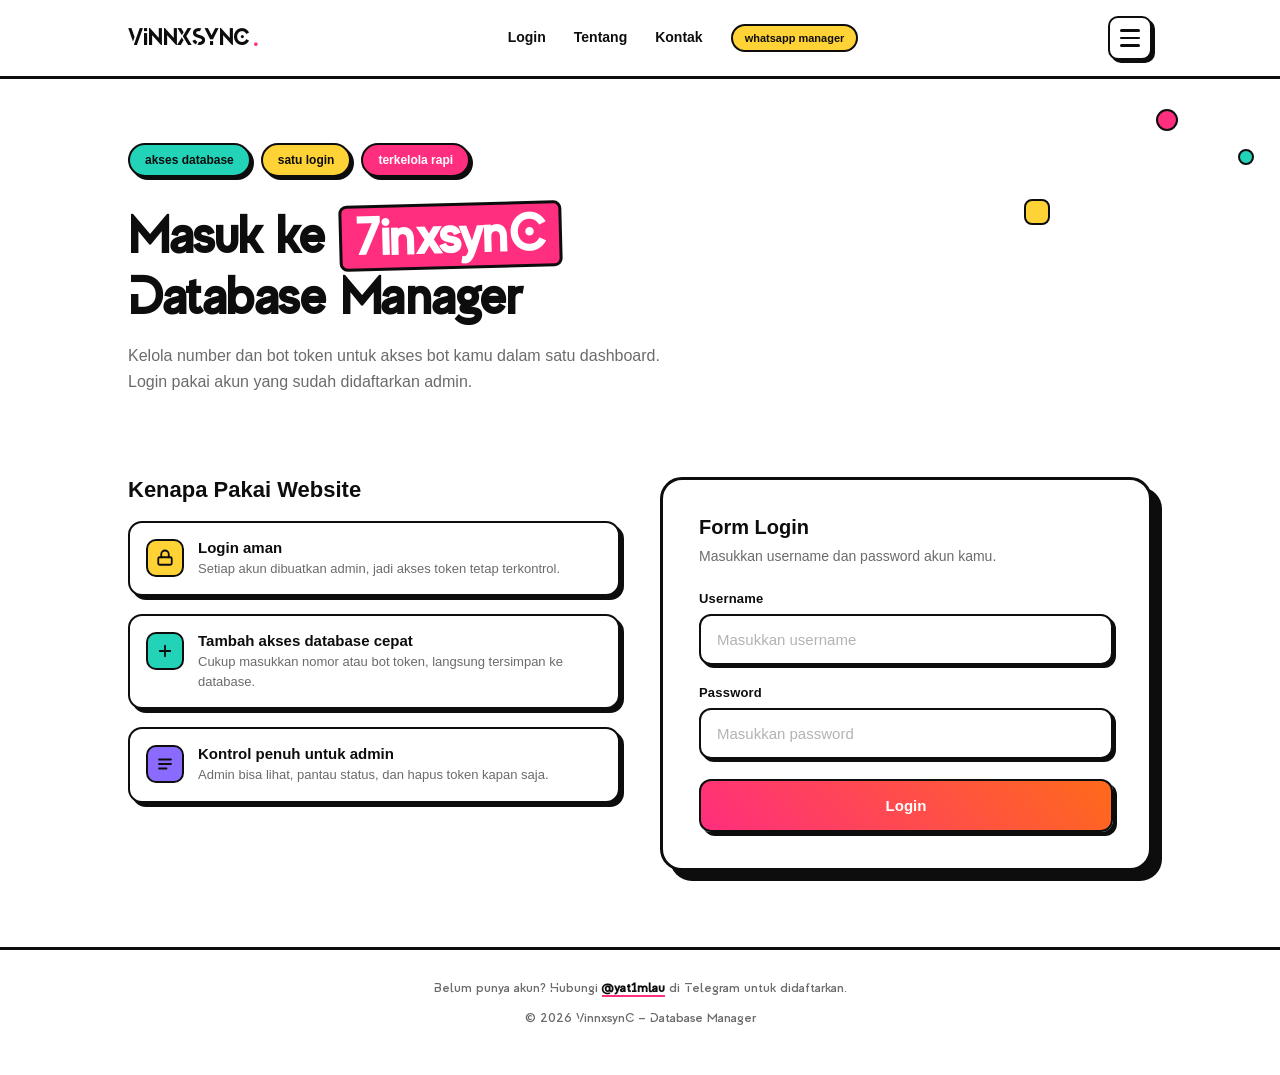
==== login.html @ d7147509 "VinnxsynC" ====
<!DOCTYPE html>
<html lang="id">
<head>
  <meta charset="UTF-8">
  <meta name="viewport" content="width=device-width, initial-scale=1.0">
  <title>Login — 7innxsynC Database Manager</title>
  <link rel="stylesheet" href="assets/style.css">
</head>
<body>
<nav class="navbar">
    <div class="nav-inner">
      <a class="brand" href="login.html">VINNXSYNC<span>.</span></a>
      <div class="nav-links">
        <a href="#login">Login</a>
        <a href="#tentang">Tentang</a>
        <a href="https://t.me/yat1mlau" target="_blank" rel="noopener">Kontak</a>
        <span class="nav-tag">whatsapp manager</span>
      </div>
      <button class="hamburger" id="hamburgerBtn" aria-label="Buka menu">
        <span></span><span></span><span></span>
      </button>
    </div>
  </nav>
<div class="backdrop" id="backdrop"></div>
  <aside class="drawer" id="drawer">
    <button class="drawer-close" id="drawerClose" aria-label="Tutup menu"></button>
    <div class="drawer-links">
      <a href="#login">Login</a>
      <a href="#tentang">Tentang</a>
      <a href="https://t.me/yat1mlau" target="_blank" rel="noopener">Kontak Admin</a>
    </div>
    <p class="drawer-foot">VinnxsynC Database Manager — akses token bot dalam satu tempat.</p>
  </aside>
<header class="hero">
    <span class="deco circle" style="width:22px;height:22px;background:var(--pink);top:30px;right:8%;animation-delay:0.2s;"></span>
    <span class="deco square" style="width:26px;height:26px;background:var(--yellow);top:120px;right:18%;animation-delay:1.1s;"></span>
    <span class="deco circle" style="width:16px;height:16px;background:var(--teal);top:70px;right:2%;animation-delay:0.6s;"></span>
    <div class="container">
      <div class="pill-row reveal">
        <span class="pill teal">akses database</span>
        <span class="pill yellow">satu login</span>
        <span class="pill pink">terkelola rapi</span>
      </div>
      <h1 class="title reveal">Masuk ke <span class="hi">7inxsynC</span><br>Database Manager</h1>
      <p class="subtitle reveal">Kelola number dan bot token untuk akses bot kamu dalam satu dashboard. Login pakai akun yang sudah didaftarkan admin.</p>
    </div>
  </header>
<section class="section" id="login">
    <div class="container split">

      <div class="reveal">
        <h2 style="font-size:22px; font-weight:700; margin-bottom:18px;">Kenapa Pakai Website</h2>
        <div class="feature-list">
          <div class="feature-item">
            <div class="feature-icon" style="background: var(--yellow);">
              <svg class="icon" viewBox="0 0 24 24" fill="none" stroke="currentColor" stroke-width="2.4" stroke-linecap="round" stroke-linejoin="round"><rect x="3" y="11" width="18" height="10" rx="2"></rect><path d="M7 11V7a5 5 0 0 1 10 0v4"></path></svg>
            </div>
            <div>
              <h3>Login aman</h3>
              <p>Setiap akun dibuatkan admin, jadi akses token tetap terkontrol.</p>
            </div>
          </div>
          <div class="feature-item">
            <div class="feature-icon" style="background: var(--teal);">
              <svg class="icon" viewBox="0 0 24 24" fill="none" stroke="currentColor" stroke-width="2.4" stroke-linecap="round" stroke-linejoin="round"><path d="M12 5v14M5 12h14"></path></svg>
            </div>
            <div>
              <h3>Tambah akses database cepat</h3>
              <p>Cukup masukkan nomor atau bot token, langsung tersimpan ke database.</p>
            </div>
          </div>
          <div class="feature-item">
            <div class="feature-icon" style="background: var(--purple);">
              <svg class="icon" viewBox="0 0 24 24" fill="none" stroke="currentColor" stroke-width="2.4" stroke-linecap="round" stroke-linejoin="round"><path d="M4 6h16M4 12h16M4 18h10"></path></svg>
            </div>
            <div>
              <h3>Kontrol penuh untuk admin</h3>
              <p>Admin bisa lihat, pantau status, dan hapus token kapan saja.</p>
            </div>
          </div>
        </div>
      </div>

      <div class="card reveal">
        <h2 style="font-size:20px; font-weight:700; margin-bottom:6px;">Form Login</h2>
        <p class="subtitle" style="margin-bottom:24px; font-size:14px;">Masukkan username dan password akun kamu.</p>

        <form id="loginForm">
          <div class="field">
            <label>Username</label>
            <input type="text" id="loginUsername" placeholder="Masukkan username" autocomplete="username" required>
          </div>
          <div class="field">
            <label>Password</label>
            <input type="password" id="loginPassword" placeholder="Masukkan password" autocomplete="current-password" required>
          </div>
          <button type="submit" class="btn primary" id="loginBtn">
            <span id="loginBtnText">Login</span>
          </button>
        </form>

        <div id="loginMessage" class="msg"></div>
      </div>

    </div>
  </section>
<footer class="footer" id="tentang">
    <div class="container">
      Belum punya akun? Hubungi <a href="https://t.me/yat1mlau" target="_blank" rel="noopener">@yat1mlau</a> di Telegram untuk didaftarkan.
      <br><br>
      © 2026 VinnxsynC — Database Manager
    </div>
  </footer>

  <script src="assets/api.js"></script>
  <script src="assets/session.js"></script>
  <script src="assets/nav.js"></script>
  <script>
    if (getSession()) window.location.href = 'index.html';

    const form = document.getElementById('loginForm');
    const messageEl = document.getElementById('loginMessage');
    const btn = document.getElementById('loginBtn');
    const btnText = document.getElementById('loginBtnText');

    function showMsg(text, type) {
      messageEl.className = `msg show ${type}`;
      messageEl.textContent = text;
    }

    function setLoading(isLoading) {
      btn.disabled = isLoading;
      btnText.innerHTML = isLoading ? '<span class="spinner"></span> Memproses...' : 'Login';
    }

    form.addEventListener('submit', async (e) => {
      e.preventDefault();
      const username = document.getElementById('loginUsername').value.trim();
      const password = document.getElementById('loginPassword').value.trim();

      if (!username || !password) {
        showMsg('Username dan password harus diisi!', 'error');
        return;
      }

      setLoading(true);
      showMsg('Memverifikasi akun...', 'loading');

      try {
        const user = await findUser(username, password);

        if (!user) {
          showMsg('Username atau password salah!', 'error');
          setLoading(false);
          return;
        }

        if (!user.isActive) {
          showMsg('Akun sudah dinonaktifkan!', 'error');
          setLoading(false);
          return;
        }

        saveSession({
          username: user.username,
          role: user.role || 'user',
          userId: user.userId || 'unknown'
        });

        showMsg('Berhasil masuk, mengalihkan...', 'success');
        setTimeout(() => { window.location.href = 'index.html'; }, 500);

      } catch (error) {
        showMsg('Gagal terhubung ke server. Coba lagi.', 'error');
        console.error(error);
        setLoading(false);
      }
    });
  </script>
</body>
</html>
---- assets/style.css ----
@font-face {
  font-family: 'TzX';
  src: url('TzX-Font.ttf') format('truetype');
  font-weight: normal;
  font-style: normal;
}

@import url('https://fonts.googleapis.com/css2?family=Space+Grotesk:wght@500;600;700&family=Space+Mono:wght@400;700&display=swap');

:root {
  --white: #ffffff;
  --ink: #0d0d0d;
  --pink: #ff2e7e;
  --orange: #ff6a1a;
  --yellow: #ffd336;
  --teal: #22d3b8;
  --purple: #8b6bff;
  --gray: #6b6b6b;

  --shadow-sm: 4px 4px 0 var(--ink);
  --shadow-md: 7px 7px 0 var(--ink);
  --shadow-lg: 10px 10px 0 var(--ink);
  --radius: 18px;
}

* { margin: 0; padding: 0; box-sizing: border-box; }

.hidden { display: none !important; }

html { scroll-behavior: smooth; }

body {
  font-family: 'Space Grotesk', sans-serif;
  background: var(--white);
  color: var(--ink);
  min-height: 100vh;
}

.container {
  max-width: 1080px;
  margin: 0 auto;
  padding: 0 28px;
}

.navbar {
  position: sticky;
  top: 0;
  z-index: 40;
  background: var(--white);
  border-bottom: 3px solid var(--ink);
}

.nav-inner {
  max-width: 1080px;
  margin: 0 auto;
  padding: 16px 28px;
  display: flex;
  align-items: center;
  justify-content: space-between;
}

.brand {
  font-family: 'TzX', sans-serif;
  font-weight: 700;
  font-size: 22px;
  letter-spacing: 0.5px;
  text-decoration: none;
  color: var(--ink);
  display: flex;
  align-items: center;
  gap: 2px;
}

.brand span { color: var(--pink); font-size: 26px; line-height: 0; }

.nav-links {
  display: flex;
  align-items: center;
  gap: 28px;
}

.nav-links a, .nav-links button.linklike {
  text-decoration: none;
  color: var(--ink);
  font-weight: 600;
  font-size: 14px;
  background: none;
  border: none;
  cursor: pointer;
  font-family: 'Space Grotesk', sans-serif;
  position: relative;
  padding-bottom: 2px;
}

.nav-links a::after, .nav-links button.linklike::after {
  content: '';
  position: absolute;
  left: 0; right: 0; bottom: -4px;
  height: 3px;
  background: var(--pink);
  transform: scaleX(0);
  transform-origin: left;
  transition: transform 0.25s ease;
}

.nav-links a:hover::after, .nav-links button.linklike:hover::after { transform: scaleX(1); }

.nav-tag {
  display: inline-flex;
  align-items: center;
  gap: 6px;
  font-size: 11px;
  font-weight: 700;
  padding: 6px 12px;
  border-radius: 999px;
  border: 2px solid var(--ink);
  background: var(--yellow);
}

.hamburger {
  width: 44px;
  height: 44px;
  border: 2.5px solid var(--ink);
  border-radius: 10px;
  background: var(--white);
  display: flex;
  flex-direction: column;
  align-items: center;
  justify-content: center;
  gap: 5px;
  cursor: pointer;
  box-shadow: 3px 3px 0 var(--ink);
  transition: transform 0.15s ease, box-shadow 0.15s ease;
}

.hamburger:hover { transform: translate(-1px, -1px); box-shadow: 4px 4px 0 var(--ink); }

.hamburger span {
  width: 20px;
  height: 2.5px;
  background: var(--ink);
  border-radius: 2px;
  transition: transform 0.28s ease, opacity 0.2s ease;
}

.hamburger.open span:nth-child(1) { transform: translateY(7.5px) rotate(45deg); }
.hamburger.open span:nth-child(2) { opacity: 0; }
.hamburger.open span:nth-child(3) { transform: translateY(-7.5px) rotate(-45deg); }

.backdrop {
  position: fixed;
  inset: 0;
  background: rgba(13, 13, 13, 0.35);
  z-index: 45;
  opacity: 0;
  pointer-events: none;
  transition: opacity 0.3s ease;
}

.backdrop.show { opacity: 1; pointer-events: auto; }

.drawer {
  position: fixed;
  top: 0;
  right: 0;
  height: 100vh;
  width: min(320px, 82vw);
  background: var(--white);
  border-left: 3px solid var(--ink);
  z-index: 50;
  transform: translateX(100%);
  transition: transform 0.35s cubic-bezier(.16,1,.3,1);
  display: flex;
  flex-direction: column;
  padding: 24px;
}

.drawer.open { transform: translateX(0); }

.drawer-close {
  align-self: flex-end;
  width: 38px; height: 38px;
  border: 2.5px solid var(--ink);
  border-radius: 10px;
  background: var(--pink);
  cursor: pointer;
  position: relative;
  margin-bottom: 30px;
}

.drawer-close::before, .drawer-close::after {
  content: '';
  position: absolute;
  top: 50%; left: 50%;
  width: 16px; height: 2.5px;
  background: var(--white);
  transform-origin: center;
}

.drawer-close::before { transform: translate(-50%, -50%) rotate(45deg); }
.drawer-close::after { transform: translate(-50%, -50%) rotate(-45deg); }

.drawer-links {
  display: flex;
  flex-direction: column;
  gap: 4px;
}

.drawer-links a, .drawer-links button.linklike {
  text-decoration: none;
  color: var(--ink);
  font-weight: 700;
  font-size: 17px;
  padding: 14px 4px;
  border-bottom: 2px solid #ececec;
  background: none;
  border-left: none; border-right: none; border-top: none;
  text-align: left;
  cursor: pointer;
  font-family: 'Space Grotesk', sans-serif;
  transition: padding-left 0.2s ease, color 0.2s ease;
  width: 100%;
}

.drawer-links a:hover, .drawer-links button.linklike:hover {
  padding-left: 12px;
  color: var(--pink);
}

.drawer-foot {
  margin-top: auto;
  font-size: 12px;
  color: var(--gray);
}

@media (max-width: 780px) {
  .nav-links { display: none; }
}

.hero {
  padding: 64px 0 40px;
  position: relative;
  overflow: hidden;
}

.hero .pill-row {
  display: flex;
  flex-wrap: wrap;
  gap: 10px;
  margin-bottom: 26px;
}

.pill {
  display: inline-flex;
  align-items: center;
  gap: 6px;
  font-size: 12px;
  font-weight: 700;
  padding: 8px 15px;
  border-radius: 999px;
  border: 2.5px solid var(--ink);
  background: var(--yellow);
  box-shadow: 3px 3px 0 var(--ink);
}

.pill.teal { background: var(--teal); }
.pill.purple { background: var(--purple); color: var(--white); }
.pill.pink { background: var(--pink); color: var(--white); }

h1.title {
  font-family: 'TzX', sans-serif;
  font-size: clamp(32px, 5vw, 52px);
  font-weight: 700;
  line-height: 1.08;
  margin-bottom: 18px;
  letter-spacing: -0.5px;
}

.title .hi {
  background: var(--pink);
  color: var(--white);
  padding: 2px 14px;
  border-radius: 8px;
  border: 3px solid var(--ink);
  display: inline-block;
  transform: rotate(-1.5deg);
}

.subtitle {
  color: var(--gray);
  font-size: 16px;
  max-width: 560px;
  margin-bottom: 6px;
  font-weight: 500;
  line-height: 1.6;
}

.section { padding: 36px 0; }

.split {
  display: grid;
  grid-template-columns: 1fr 1fr;
  gap: 40px;
  align-items: start;
}

@media (max-width: 860px) {
  .split { grid-template-columns: 1fr; }
}

.feature-list { display: flex; flex-direction: column; gap: 18px; margin-top: 8px; }

.feature-item {
  display: flex;
  gap: 14px;
  align-items: flex-start;
  padding: 16px;
  border: 2.5px solid var(--ink);
  border-radius: 14px;
  background: var(--white);
  box-shadow: 4px 4px 0 var(--ink);
  transition: transform 0.2s ease, box-shadow 0.2s ease;
}

.feature-item:hover { transform: translate(-3px, -3px); box-shadow: 7px 7px 0 var(--ink); }

.feature-icon {
  width: 38px; height: 38px;
  flex-shrink: 0;
  border-radius: 10px;
  border: 2.5px solid var(--ink);
  display: flex;
  align-items: center;
  justify-content: center;
}

.feature-icon svg { width: 18px; height: 18px; }

.feature-item h3 { font-size: 15px; margin-bottom: 3px; }
.feature-item p { font-size: 13px; color: var(--gray); line-height: 1.5; }

.card {
  background: var(--white);
  border: 3px solid var(--ink);
  border-radius: 22px;
  padding: 36px;
  box-shadow: var(--shadow-lg);
}

.field { margin-bottom: 20px; }

.field label {
  display: block;
  font-weight: 700;
  font-size: 13px;
  margin-bottom: 8px;
  letter-spacing: 0.2px;
}

.field input {
  width: 100%;
  padding: 15px 16px;
  border: 2.5px solid var(--ink);
  border-radius: 12px;
  background: var(--white);
  color: var(--ink);
  font-family: 'Space Grotesk', sans-serif;
  font-size: 15px;
  font-weight: 500;
  box-shadow: 3px 3px 0 var(--ink);
  transition: transform 0.15s ease, box-shadow 0.15s ease, background 0.15s ease;
}

.field input::placeholder { color: #b3b3b3; }

.field input:focus {
  outline: none;
  transform: translate(-2px, -2px);
  box-shadow: 5px 5px 0 var(--pink);
}

.btn {
  width: 100%;
  padding: 16px;
  border: 2.5px solid var(--ink);
  border-radius: 12px;
  font-family: 'Space Grotesk', sans-serif;
  font-size: 15px;
  font-weight: 700;
  cursor: pointer;
  background: var(--ink);
  color: var(--white);
  box-shadow: var(--shadow-sm);
  transition: transform 0.15s ease, box-shadow 0.15s ease, opacity 0.15s ease;
  display: inline-flex;
  align-items: center;
  justify-content: center;
  gap: 8px;
}

.btn:hover { transform: translate(-2px, -2px); box-shadow: 6px 6px 0 var(--ink); }
.btn:active { transform: translate(1px, 1px); box-shadow: 2px 2px 0 var(--ink); }
.btn:disabled { opacity: 0.5; cursor: not-allowed; transform: none; box-shadow: var(--shadow-sm); }

.btn.primary { background: linear-gradient(45deg, var(--pink), var(--orange)); color: #fff; border-color: var(--ink); }
.btn.ghost { background: var(--white); color: var(--ink); }
.btn.danger { background: var(--pink); color: #fff; }
.btn.small { width: auto; padding: 12px 22px; }

.row { display: flex; gap: 10px; }
.row .field { flex: 1; }

.spinner {
  width: 15px; height: 15px;
  border: 2.5px solid rgba(255,255,255,0.35);
  border-top-color: var(--white);
  border-radius: 50%;
  animation: spin 0.7s linear infinite;
  display: inline-block;
}

@keyframes spin { to { transform: rotate(360deg); } }

.msg {
  margin-top: 18px;
  padding: 14px 16px;
  border-radius: 10px;
  border: 2.5px solid var(--ink);
  font-size: 13px;
  font-weight: 700;
  display: none;
  opacity: 0;
  transform: translateY(-6px);
}

.msg.show {
  display: block;
  animation: msgIn 0.35s cubic-bezier(.16,1,.3,1) forwards;
}

@keyframes msgIn { to { opacity: 1; transform: translateY(0); } }

.msg.success { background: var(--teal); }
.msg.error { background: var(--pink); color: #fff; }
.msg.loading { background: var(--yellow); }

.footer {
  border-top: 3px solid var(--ink);
  padding: 30px 0 50px;
  text-align: center;
  font-size: 13px;
  color: var(--gray);
  font-weight: 500;
  margin-top: 40px;
  font-family: 'TzX', sans-serif;
}

.footer a {
  color: var(--ink);
  font-weight: 700;
  text-decoration: none;
  border-bottom: 2px solid var(--pink);
}

.topbar {
  display: flex;
  align-items: center;
  justify-content: space-between;
  gap: 12px;
  flex-wrap: wrap;
  background: var(--ink);
  color: var(--white);
  border: 3px solid var(--ink);
  border-radius: 16px;
  padding: 18px 22px;
  margin-bottom: 30px;
  box-shadow: var(--shadow-md) var(--teal);
}

.topbar .who { font-size: 15px; font-weight: 600; }
.topbar .who b { color: var(--yellow); font-weight: 700; }

.tabs { display: flex; gap: 10px; margin-bottom: 26px; }

.tab-btn {
  flex: 1;
  padding: 14px;
  border: 2.5px solid var(--ink);
  border-radius: 12px;
  background: var(--white);
  color: var(--ink);
  font-family: 'Space Grotesk', sans-serif;
  font-weight: 700;
  font-size: 14px;
  cursor: pointer;
  box-shadow: 3px 3px 0 var(--ink);
  transition: transform 0.15s ease, box-shadow 0.15s ease, background 0.15s ease, color 0.15s ease;
  display: inline-flex;
  align-items: center;
  justify-content: center;
  gap: 8px;
}

.tab-btn.active { background: linear-gradient(45deg, var(--pink), var(--orange)); color: #fff; }
.tab-btn:hover:not(.active) { transform: translate(-2px, -2px); box-shadow: 5px 5px 0 var(--ink); }
.tab-btn.hidden { display: none; }

.panel { display: none; }
.panel.active { display: block; animation: panelIn 0.4s cubic-bezier(.16,1,.3,1); }

@keyframes panelIn { from { opacity: 0; transform: translateY(10px); } to { opacity: 1; transform: translateY(0); } }

.list-head {
  display: flex;
  justify-content: space-between;
  align-items: center;
  margin-bottom: 18px;
}

.list-head h2 { font-size: 18px; font-weight: 700; }

.token-list {
  display: grid;
  grid-template-columns: repeat(2, 1fr);
  gap: 16px;
}

@media (max-width: 700px) {
  .token-list { grid-template-columns: 1fr; }
}

.token-item {
  background: var(--white);
  border: 2.5px solid var(--ink);
  border-radius: 14px;
  padding: 16px 18px;
  box-shadow: 4px 4px 0 var(--ink);
  transition: transform 0.2s ease, box-shadow 0.2s ease;
  animation: cardPop 0.4s cubic-bezier(.16,1,.3,1) backwards;
}

.token-item:hover { transform: translate(-3px, -3px); box-shadow: 7px 7px 0 var(--ink); }

@keyframes cardPop { from { opacity: 0; transform: scale(0.94) translateY(8px); } to { opacity: 1; transform: scale(1) translateY(0); } }

.token-item .top-row {
  display: flex;
  justify-content: space-between;
  align-items: center;
  margin-bottom: 10px;
}

.token-item .uname {
  font-weight: 700;
  font-size: 14px;
  color: var(--ink);
  background: var(--orange);
  padding: 4px 12px;
  border-radius: 8px;
  border: 2px solid var(--ink);
}

.token-item .del {
  background: var(--pink);
  border: 2px solid var(--ink);
  color: #fff;
  width: 32px;
  height: 32px;
  border-radius: 8px;
  cursor: pointer;
  font-weight: 700;
  font-size: 14px;
  box-shadow: 2px 2px 0 var(--ink);
  transition: transform 0.15s ease, box-shadow 0.15s ease;
  position: relative;
}

.token-item .del::before, .token-item .del::after {
  content: '';
  position: absolute;
  top: 50%; left: 50%;
  width: 13px; height: 2px;
  background: #fff;
}

.token-item .del::before { transform: translate(-50%, -50%) rotate(45deg); }
.token-item .del::after { transform: translate(-50%, -50%) rotate(-45deg); }

.token-item .del:hover { transform: translate(-1px, -1px); box-shadow: 3px 3px 0 var(--ink); }

.token-item .tok {
  font-family: 'Space Mono', monospace;
  font-size: 11.5px;
  color: #444;
  word-break: break-all;
  background: #fafafa;
  border: 2px solid var(--ink);
  border-radius: 8px;
  padding: 9px 10px;
  margin-bottom: 10px;
}

.token-item .meta {
  display: flex;
  justify-content: space-between;
  font-size: 11px;
  color: var(--gray);
  font-weight: 500;
}

.status-dot { display: inline-flex; align-items: center; gap: 5px; font-weight: 700; }
.status-dot::before { content: ''; width: 8px; height: 8px; border-radius: 50%; background: var(--teal); border: 1.5px solid var(--ink); }
.status-dot.off::before { background: var(--pink); }

.empty-state, .loading-state {
  grid-column: 1 / -1;
  text-align: center;
  padding: 36px 10px;
  font-weight: 600;
  color: var(--gray);
  border: 2.5px dashed var(--ink);
  border-radius: 14px;
}

.loading-state { display: flex; align-items: center; justify-content: center; gap: 10px; }
.loading-state .spinner { border-color: rgba(13,13,13,0.15); border-top-color: var(--ink); }

.menu-grid {
  display: grid;
  grid-template-columns: repeat(2, 1fr);
  gap: 18px;
}

@media (max-width: 700px) {
  .menu-grid { grid-template-columns: 1fr; }
}

.menu-card {
  display: flex;
  flex-direction: column;
  gap: 12px;
  padding: 22px;
  border: 2.5px solid var(--ink);
  border-radius: 16px;
  background: var(--white);
  box-shadow: var(--shadow-sm);
  text-decoration: none;
  color: var(--ink);
  transition: transform 0.2s ease, box-shadow 0.2s ease;
}

.menu-card:hover { transform: translate(-3px, -3px); box-shadow: var(--shadow-md); }

.menu-card .menu-icon {
  width: 44px; height: 44px;
  border-radius: 12px;
  border: 2.5px solid var(--ink);
  display: flex;
  align-items: center;
  justify-content: center;
}

.menu-card .menu-icon svg { width: 20px; height: 20px; }

.menu-card h3 { font-family: 'TzX', sans-serif; font-size: 16px; font-weight: 700; }
.menu-card p { font-size: 13px; color: var(--gray); line-height: 1.5; }

.drawer-links a.danger, .drawer-links button.linklike.danger { color: var(--pink); }

.back-link {
  display: inline-flex;
  align-items: center;
  gap: 6px;
  font-size: 13px;
  font-weight: 700;
  text-decoration: none;
  color: var(--ink);
  margin-bottom: 20px;
  border-bottom: 2px solid var(--ink);
  padding-bottom: 2px;
}

.back-link:hover { color: var(--pink); border-color: var(--pink); }

.reveal {
  opacity: 0;
  transform: translateY(28px);
  transition: opacity 0.7s cubic-bezier(.16,1,.3,1), transform 0.7s cubic-bezier(.16,1,.3,1);
}

.reveal.in { opacity: 1; transform: translateY(0); }

.deco {
  position: absolute;
  border: 2.5px solid var(--ink);
  animation: floaty 5s ease-in-out infinite;
}

.deco.circle { border-radius: 50%; }
.deco.square { border-radius: 8px; }

@keyframes floaty {
  0%, 100% { transform: translateY(0) rotate(0deg); }
  50% { transform: translateY(-14px) rotate(8deg); }
}

.icon { width: 16px; height: 16px; flex-shrink: 0; vertical-align: -3px; }

@media (max-width: 480px) {
  .card { padding: 24px; }
  .row { flex-direction: column; }
  .topbar { flex-direction: column; align-items: flex-start; gap: 10px; }
}
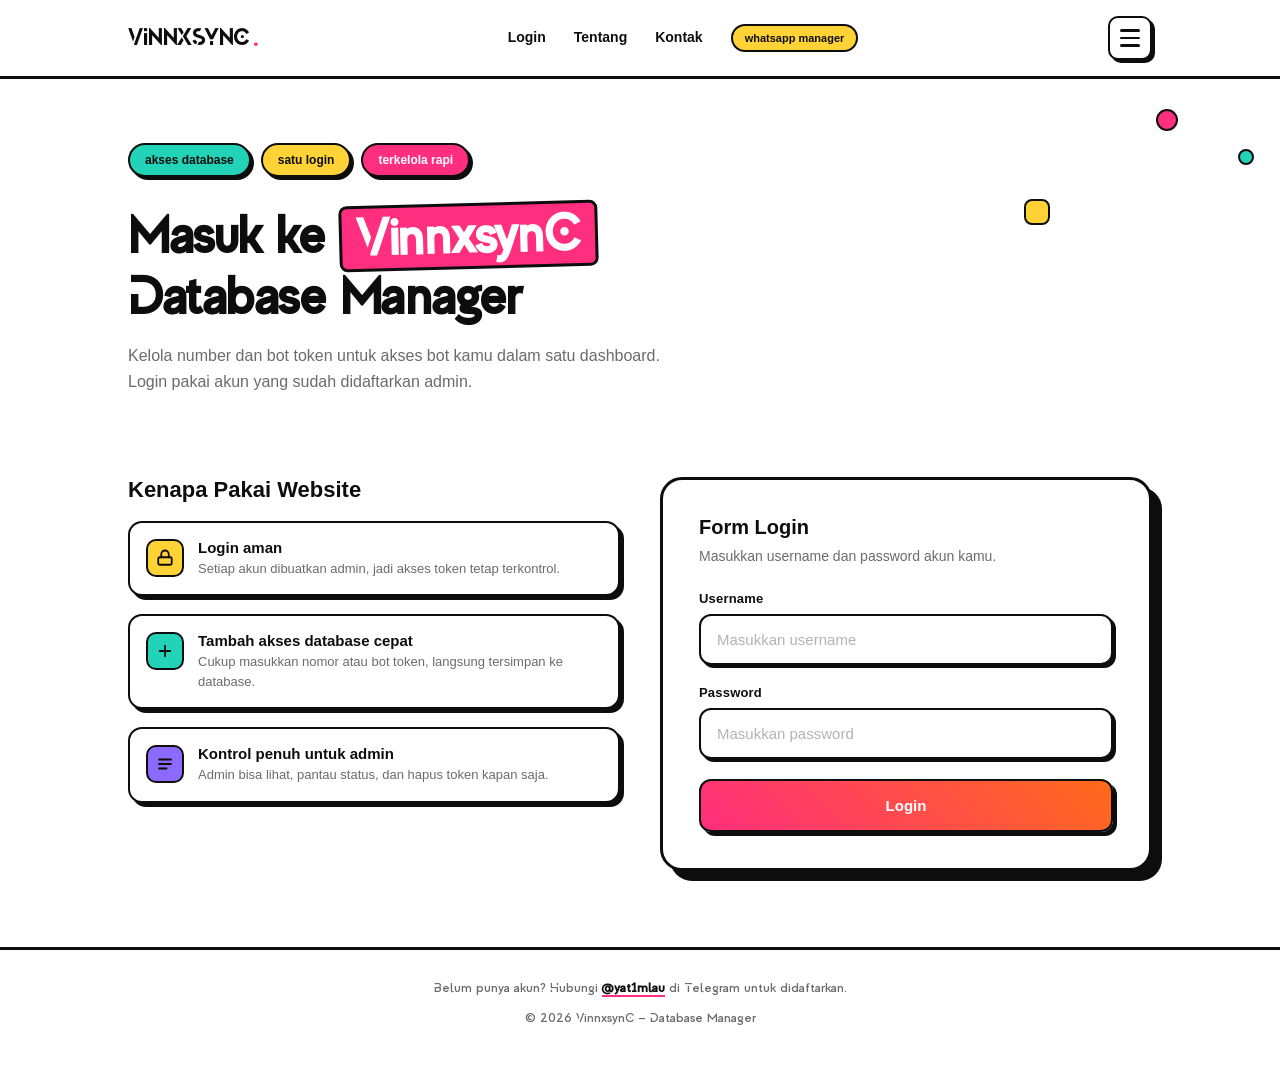
==== commit dcee3ae9: "Update login.html" ====
--- a/login.html
+++ b/login.html
@@ -3,7 +3,7 @@
 <head>
   <meta charset="UTF-8">
   <meta name="viewport" content="width=device-width, initial-scale=1.0">
-  <title>Login — 7innxsynC Database Manager</title>
+  <title>Login — VinnxsynC Database Manager</title>
   <link rel="stylesheet" href="assets/style.css">
 </head>
 <body>
@@ -41,7 +41,7 @@
         <span class="pill yellow">satu login</span>
         <span class="pill pink">terkelola rapi</span>
       </div>
-      <h1 class="title reveal">Masuk ke <span class="hi">7inxsynC</span><br>Database Manager</h1>
+      <h1 class="title reveal">Masuk ke <span class="hi">VinnxsynC</span><br>Database Manager</h1>
       <p class="subtitle reveal">Kelola number dan bot token untuk akses bot kamu dalam satu dashboard. Login pakai akun yang sudah didaftarkan admin.</p>
     </div>
   </header>
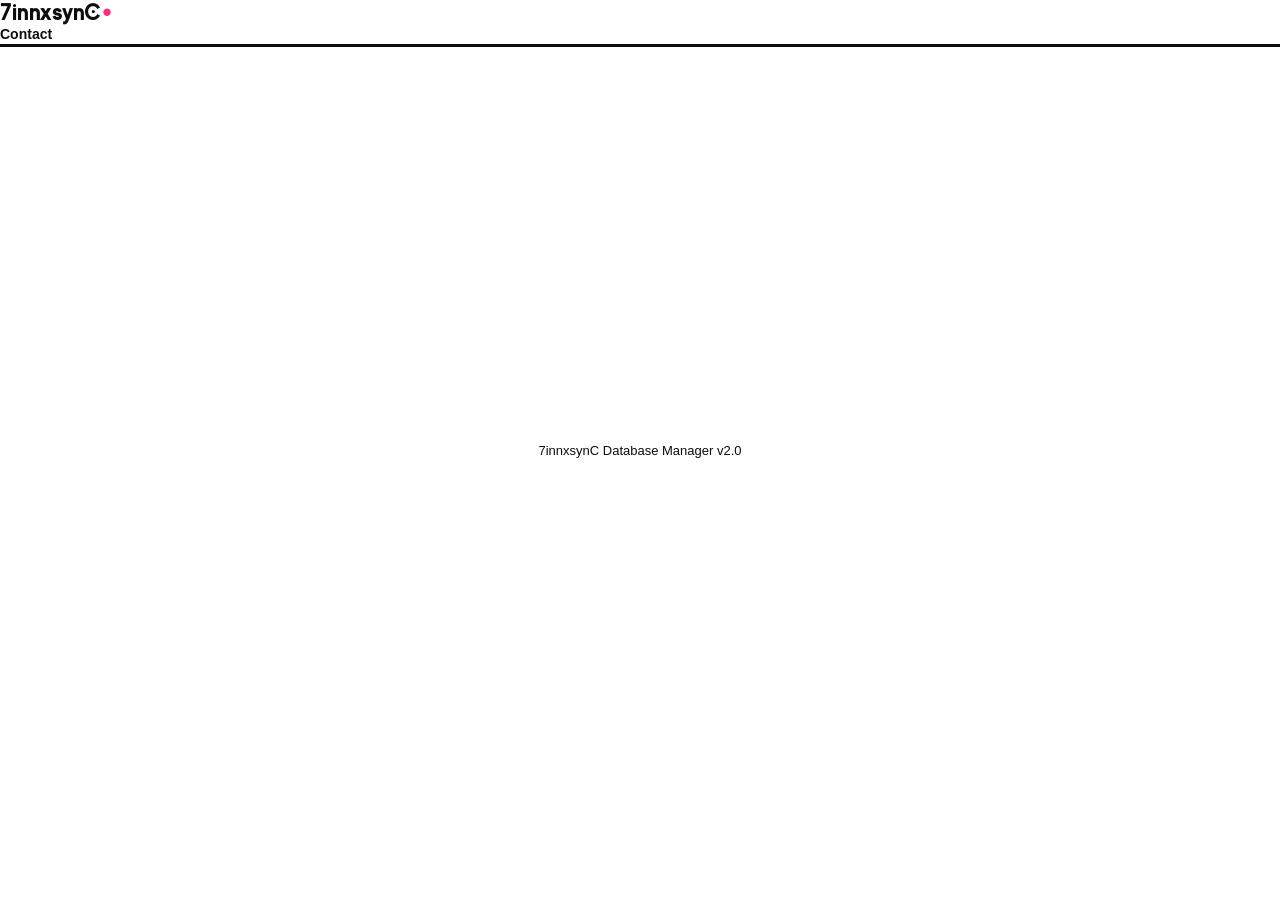
==== commit f118cc35: "Update login.html" ====
--- a/login.html
+++ b/login.html
@@ -1,179 +1,128 @@
 <!DOCTYPE html>
 <html lang="id">
 <head>
-  <meta charset="UTF-8">
-  <meta name="viewport" content="width=device-width, initial-scale=1.0">
-  <title>Login — VinnxsynC Database Manager</title>
-  <link rel="stylesheet" href="assets/style.css">
+  <meta charset="UTF-8" />
+  <meta name="viewport" content="width=device-width, initial-scale=1.0" />
+  <meta name="theme-color" content="#0d1117" />
+  <title>7innxsynC — Login</title>
+  <link rel="stylesheet" href="assets/style.css" />
 </head>
 <body>
-<nav class="navbar">
-    <div class="nav-inner">
-      <a class="brand" href="login.html">VINNXSYNC<span>.</span></a>
-      <div class="nav-links">
-        <a href="#login">Login</a>
-        <a href="#tentang">Tentang</a>
-        <a href="https://t.me/yat1mlau" target="_blank" rel="noopener">Kontak</a>
-        <span class="nav-tag">whatsapp manager</span>
-      </div>
-      <button class="hamburger" id="hamburgerBtn" aria-label="Buka menu">
-        <span></span><span></span><span></span>
-      </button>
+  <!-- NAVBAR -->
+  <nav class="navbar">
+    <a href="index.html" class="brand">
+      7innxsynC
+      <span>•</span>
+    </a>
+    <div class="nav-links">
+      <a href="https://t.me/yat1mlau" target="_blank" rel="noopener">Contact</a>
     </div>
   </nav>
-<div class="backdrop" id="backdrop"></div>
-  <aside class="drawer" id="drawer">
-    <button class="drawer-close" id="drawerClose" aria-label="Tutup menu"></button>
-    <div class="drawer-links">
-      <a href="#login">Login</a>
-      <a href="#tentang">Tentang</a>
-      <a href="https://t.me/yat1mlau" target="_blank" rel="noopener">Kontak Admin</a>
-    </div>
-    <p class="drawer-foot">VinnxsynC Database Manager — akses token bot dalam satu tempat.</p>
-  </aside>
-<header class="hero">
-    <span class="deco circle" style="width:22px;height:22px;background:var(--pink);top:30px;right:8%;animation-delay:0.2s;"></span>
-    <span class="deco square" style="width:26px;height:26px;background:var(--yellow);top:120px;right:18%;animation-delay:1.1s;"></span>
-    <span class="deco circle" style="width:16px;height:16px;background:var(--teal);top:70px;right:2%;animation-delay:0.6s;"></span>
-    <div class="container">
-      <div class="pill-row reveal">
-        <span class="pill teal">akses database</span>
-        <span class="pill yellow">satu login</span>
-        <span class="pill pink">terkelola rapi</span>
-      </div>
-      <h1 class="title reveal">Masuk ke <span class="hi">VinnxsynC</span><br>Database Manager</h1>
-      <p class="subtitle reveal">Kelola number dan bot token untuk akses bot kamu dalam satu dashboard. Login pakai akun yang sudah didaftarkan admin.</p>
-    </div>
-  </header>
-<section class="section" id="login">
-    <div class="container split">
 
-      <div class="reveal">
-        <h2 style="font-size:22px; font-weight:700; margin-bottom:18px;">Kenapa Pakai Website</h2>
-        <div class="feature-list">
-          <div class="feature-item">
-            <div class="feature-icon" style="background: var(--yellow);">
-              <svg class="icon" viewBox="0 0 24 24" fill="none" stroke="currentColor" stroke-width="2.4" stroke-linecap="round" stroke-linejoin="round"><rect x="3" y="11" width="18" height="10" rx="2"></rect><path d="M7 11V7a5 5 0 0 1 10 0v4"></path></svg>
-            </div>
-            <div>
-              <h3>Login aman</h3>
-              <p>Setiap akun dibuatkan admin, jadi akses token tetap terkontrol.</p>
-            </div>
+  <!-- LOGIN SECTION -->
+  <section class="section">
+    <div style="max-width: 420px; margin: 80px auto;">
+      <div class="card reveal">
+        <div style="text-align: center; margin-bottom: 32px;">
+          <h1 style="font-family: 'TzX', sans-serif; color: var(--accent-cyan); margin-bottom: 8px;">7innxsynC</h1>
+          <p style="color: var(--text-muted); font-size: 14px;">Database Manager Login</p>
+        </div>
+
+        <form id="loginForm">
+          <div class="form-group">
+            <label for="username">Username</label>
+            <input 
+              type="text" 
+              id="username" 
+              required 
+              placeholder="Masukkan username"
+              style="font-size: 16px;"
+            />
           </div>
-          <div class="feature-item">
-            <div class="feature-icon" style="background: var(--teal);">
-              <svg class="icon" viewBox="0 0 24 24" fill="none" stroke="currentColor" stroke-width="2.4" stroke-linecap="round" stroke-linejoin="round"><path d="M12 5v14M5 12h14"></path></svg>
-            </div>
-            <div>
-              <h3>Tambah akses database cepat</h3>
-              <p>Cukup masukkan nomor atau bot token, langsung tersimpan ke database.</p>
-            </div>
+
+          <div class="form-group">
+            <label for="password">Password</label>
+            <input 
+              type="password" 
+              id="password" 
+              required 
+              placeholder="Masukkan password"
+              style="font-size: 16px;"
+            />
           </div>
-          <div class="feature-item">
-            <div class="feature-icon" style="background: var(--purple);">
-              <svg class="icon" viewBox="0 0 24 24" fill="none" stroke="currentColor" stroke-width="2.4" stroke-linecap="round" stroke-linejoin="round"><path d="M4 6h16M4 12h16M4 18h10"></path></svg>
-            </div>
-            <div>
-              <h3>Kontrol penuh untuk admin</h3>
-              <p>Admin bisa lihat, pantau status, dan hapus token kapan saja.</p>
-            </div>
+
+          <div id="errorMessage" class="alert alert-error hidden" style="margin-bottom: 20px; display: none;">
+            <span id="errorText"></span>
           </div>
+
+          <button type="submit" style="width: 100%; margin-bottom: 12px;">
+            <span id="loginText">Login</span>
+            <span id="loginLoader" class="loading hidden" style="display: none;"></span>
+          </button>
+
+          <button type="button" class="btn-secondary" style="width: 100%;" onclick="document.getElementById('demoInfo').classList.toggle('hidden')">
+            Demo Credentials
+          </button>
+        </form>
+
+        <div id="demoInfo" class="hidden" style="margin-top: 20px; padding: 16px; background: rgba(31, 111, 235, 0.1); border: 1px solid var(--accent-blue); border-radius: 8px; display: none;">
+          <p style="font-size: 13px; color: var(--text-main); margin: 0 0 8px;">Admin:</p>
+          <code style="display: block; background: var(--bg-primary); padding: 8px; border-radius: 4px; font-size: 12px; margin-bottom: 12px; color: var(--accent-cyan); font-family: 'Fira Code', monospace;">admin / admin123</code>
+          
+          <p style="font-size: 13px; color: var(--text-main); margin: 0 0 8px;">User:</p>
+          <code style="display: block; background: var(--bg-primary); padding: 8px; border-radius: 4px; font-size: 12px; color: var(--accent-cyan); font-family: 'Fira Code', monospace;">user / user123</code>
         </div>
       </div>
 
-      <div class="card reveal">
-        <h2 style="font-size:20px; font-weight:700; margin-bottom:6px;">Form Login</h2>
-        <p class="subtitle" style="margin-bottom:24px; font-size:14px;">Masukkan username dan password akun kamu.</p>
-
-        <form id="loginForm">
-          <div class="field">
-            <label>Username</label>
-            <input type="text" id="loginUsername" placeholder="Masukkan username" autocomplete="username" required>
-          </div>
-          <div class="field">
-            <label>Password</label>
-            <input type="password" id="loginPassword" placeholder="Masukkan password" autocomplete="current-password" required>
-          </div>
-          <button type="submit" class="btn primary" id="loginBtn">
-            <span id="loginBtnText">Login</span>
-          </button>
-        </form>
-
-        <div id="loginMessage" class="msg"></div>
+      <div style="text-align: center; margin-top: 24px; color: var(--text-muted); font-size: 13px;">
+        <p>7innxsynC Database Manager v2.0</p>
       </div>
-
     </div>
   </section>
-<footer class="footer" id="tentang">
-    <div class="container">
-      Belum punya akun? Hubungi <a href="https://t.me/yat1mlau" target="_blank" rel="noopener">@yat1mlau</a> di Telegram untuk didaftarkan.
-      <br><br>
-      © 2026 VinnxsynC — Database Manager
-    </div>
-  </footer>
 
+  <!-- SCRIPTS -->
   <script src="assets/api.js"></script>
   <script src="assets/session.js"></script>
-  <script src="assets/nav.js"></script>
+
   <script>
-    if (getSession()) window.location.href = 'index.html';
+    document.getElementById('loginForm').addEventListener('submit', async (e) => {
+      e.preventDefault();
 
-    const form = document.getElementById('loginForm');
-    const messageEl = document.getElementById('loginMessage');
-    const btn = document.getElementById('loginBtn');
-    const btnText = document.getElementById('loginBtnText');
+      const username = document.getElementById('username').value.trim();
+      const password = document.getElementById('password').value;
+      const errorMsg = document.getElementById('errorMessage');
+      const errorText = document.getElementById('errorText');
+      const loginBtn = e.target.querySelector('button[type="submit"]');
+      const loginText = document.getElementById('loginText');
+      const loginLoader = document.getElementById('loginLoader');
 
-    function showMsg(text, type) {
-      messageEl.className = `msg show ${type}`;
-      messageEl.textContent = text;
-    }
-
-    function setLoading(isLoading) {
-      btn.disabled = isLoading;
-      btnText.innerHTML = isLoading ? '<span class="spinner"></span> Memproses...' : 'Login';
-    }
-
-    form.addEventListener('submit', async (e) => {
-      e.preventDefault();
-      const username = document.getElementById('loginUsername').value.trim();
-      const password = document.getElementById('loginPassword').value.trim();
-
-      if (!username || !password) {
-        showMsg('Username dan password harus diisi!', 'error');
-        return;
-      }
-
-      setLoading(true);
-      showMsg('Memverifikasi akun...', 'loading');
+      errorMsg.style.display = 'none';
+      loginText.style.display = 'none';
+      loginLoader.style.display = 'block';
+      loginBtn.disabled = true;
 
       try {
-        const user = await findUser(username, password);
+        const users = await getUsers();
+        const user = users.find(u => u.username === username && u.password === password);
 
         if (!user) {
-          showMsg('Username atau password salah!', 'error');
-          setLoading(false);
-          return;
-        }
-
-        if (!user.isActive) {
-          showMsg('Akun sudah dinonaktifkan!', 'error');
-          setLoading(false);
-          return;
+          throw new Error('Username atau password salah');
         }
 
         saveSession({
           username: user.username,
-          role: user.role || 'user',
-          userId: user.userId || 'unknown'
+          role: user.role,
+          timestamp: Date.now()
         });
 
-        showMsg('Berhasil masuk, mengalihkan...', 'success');
-        setTimeout(() => { window.location.href = 'index.html'; }, 500);
-
+        window.location.href = 'index.html';
       } catch (error) {
-        showMsg('Gagal terhubung ke server. Coba lagi.', 'error');
-        console.error(error);
-        setLoading(false);
+        errorText.textContent = error.message;
+        errorMsg.style.display = 'flex';
+      } finally {
+        loginText.style.display = 'inline';
+        loginLoader.style.display = 'none';
+        loginBtn.disabled = false;
       }
     });
   </script>
--- a/assets/style.css
+++ b/assets/style.css
@@ -218,7 +218,7 @@
   border-left: none; border-right: none; border-top: none;
   text-align: left;
   cursor: pointer;
-  font-family: 'Space Grotesk', sans-serif;
+  font-family: 'TzX', sans-serif;
   transition: padding-left 0.2s ease, color 0.2s ease;
   width: 100%;
 }
@@ -232,6 +232,7 @@
   margin-top: auto;
   font-size: 12px;
   color: var(--gray);
+  font-family: 'TzX', sans-serif;
 }
 
 @media (max-width: 780px) {
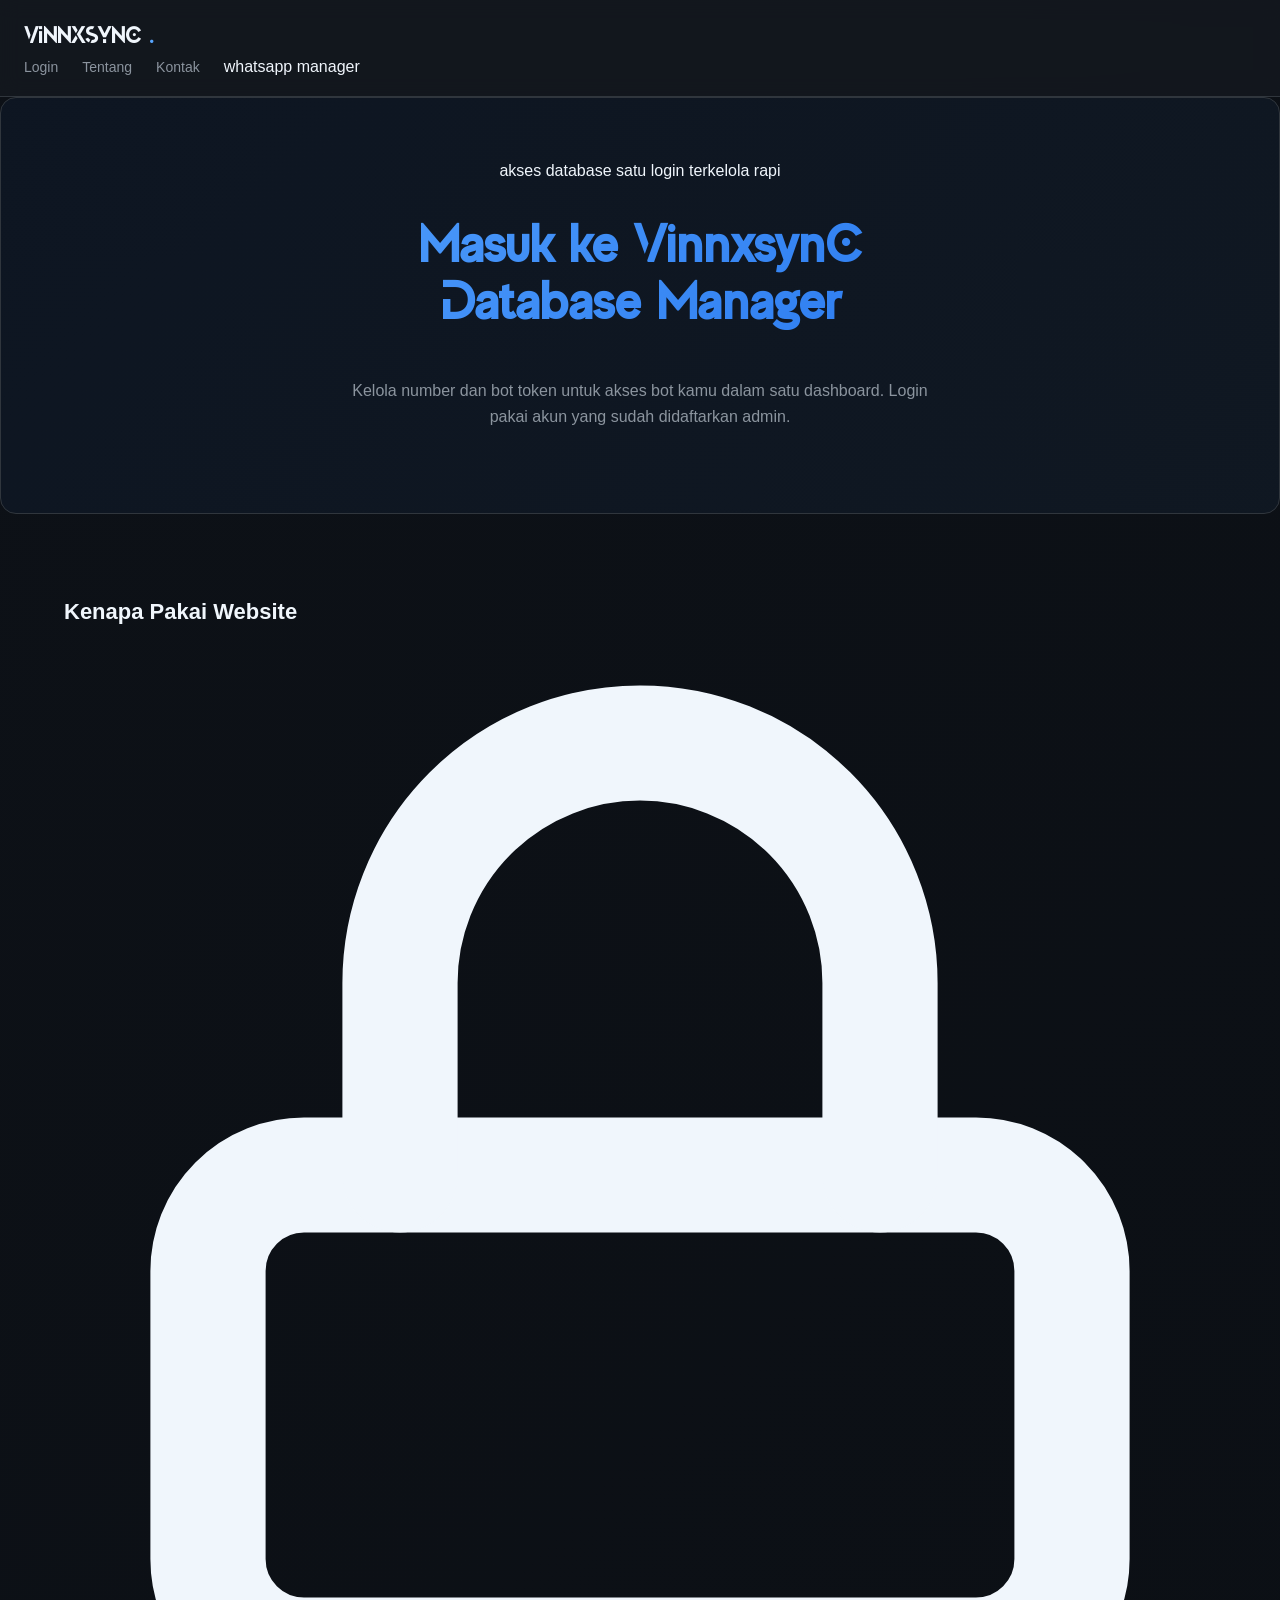
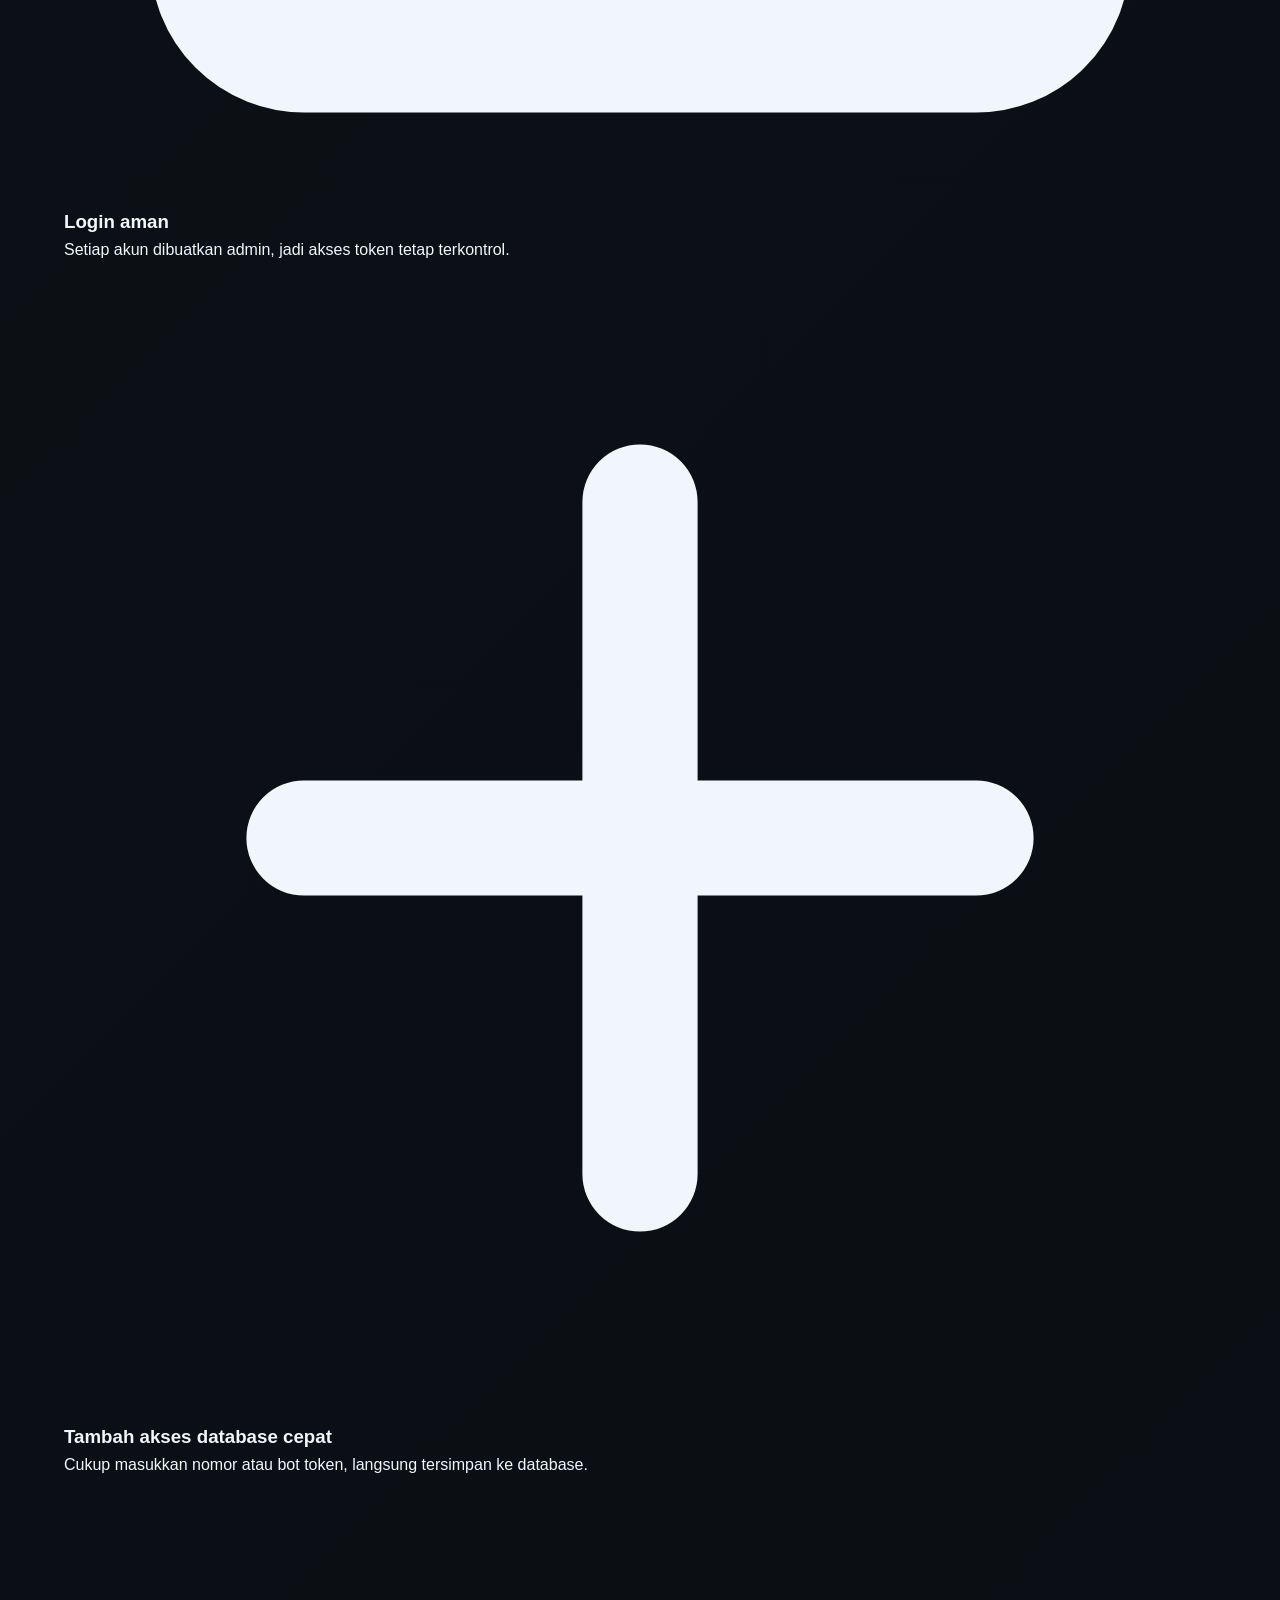
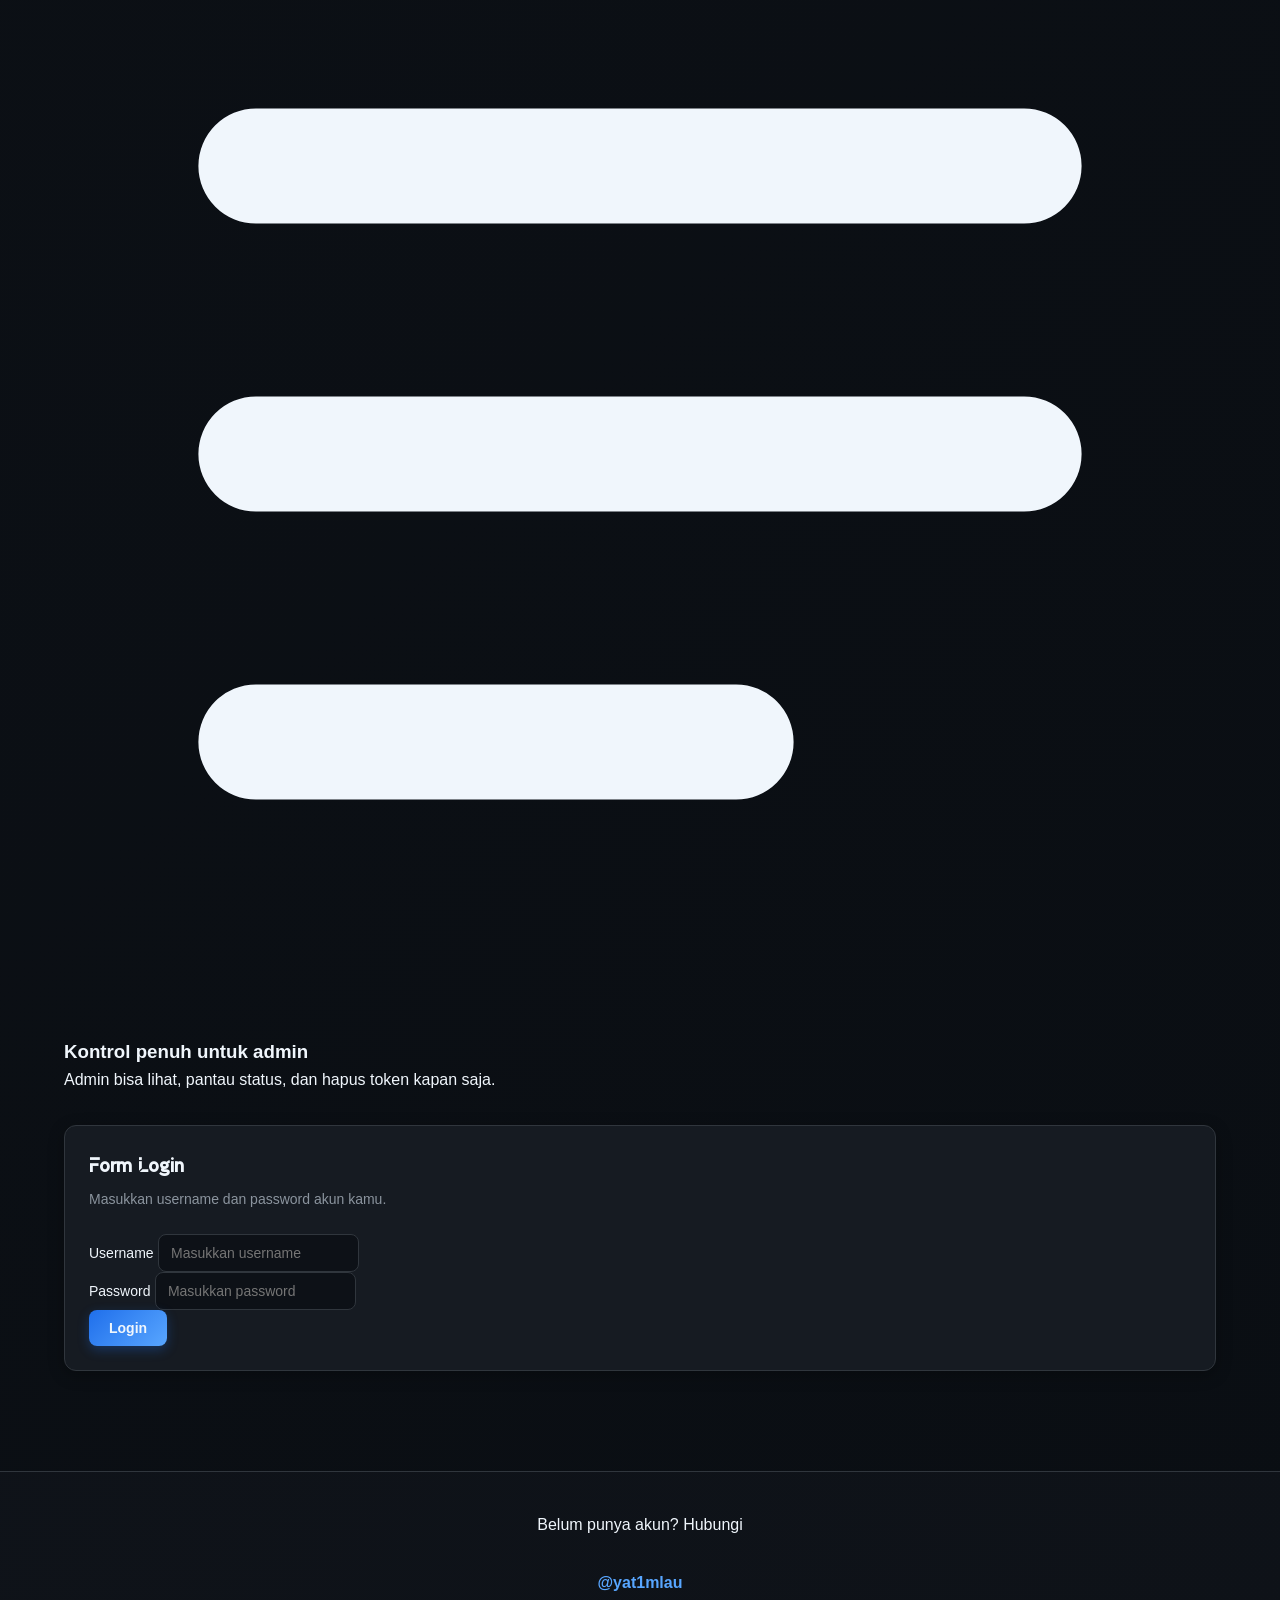
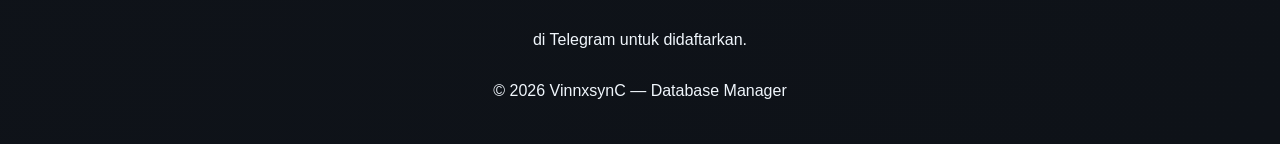
==== commit c73ada7c: "Update login.html" ====
--- a/login.html
+++ b/login.html
@@ -1,128 +1,179 @@
 <!DOCTYPE html>
 <html lang="id">
 <head>
-  <meta charset="UTF-8" />
-  <meta name="viewport" content="width=device-width, initial-scale=1.0" />
-  <meta name="theme-color" content="#0d1117" />
-  <title>7innxsynC — Login</title>
-  <link rel="stylesheet" href="assets/style.css" />
+  <meta charset="UTF-8">
+  <meta name="viewport" content="width=device-width, initial-scale=1.0">
+  <title>Login — VinnxsynC Database Manager</title>
+  <link rel="stylesheet" href="assets/style.css">
 </head>
 <body>
-  <!-- NAVBAR -->
-  <nav class="navbar">
-    <a href="index.html" class="brand">
-      7innxsynC
-      <span>•</span>
-    </a>
-    <div class="nav-links">
-      <a href="https://t.me/yat1mlau" target="_blank" rel="noopener">Contact</a>
+<nav class="navbar">
+    <div class="nav-inner">
+      <a class="brand" href="login.html">VINNXSYNC<span>.</span></a>
+      <div class="nav-links">
+        <a href="#login">Login</a>
+        <a href="#tentang">Tentang</a>
+        <a href="https://t.me/yat1mlau" target="_blank" rel="noopener">Kontak</a>
+        <span class="nav-tag">whatsapp manager</span>
+      </div>
+      <button class="hamburger" id="hamburgerBtn" aria-label="Buka menu">
+        <span></span><span></span><span></span>
+      </button>
     </div>
   </nav>
+<div class="backdrop" id="backdrop"></div>
+  <aside class="drawer" id="drawer">
+    <button class="drawer-close" id="drawerClose" aria-label="Tutup menu"></button>
+    <div class="drawer-links">
+      <a href="#login">Login</a>
+      <a href="#tentang">Tentang</a>
+      <a href="https://t.me/yat1mlau" target="_blank" rel="noopener">Kontak Admin</a>
+    </div>
+    <p class="drawer-foot">VinnxsynC Database Manager — akses token bot dalam satu tempat.</p>
+  </aside>
+<header class="hero">
+    <span class="deco circle" style="width:22px;height:22px;background:var(--pink);top:30px;right:8%;animation-delay:0.2s;"></span>
+    <span class="deco square" style="width:26px;height:26px;background:var(--yellow);top:120px;right:18%;animation-delay:1.1s;"></span>
+    <span class="deco circle" style="width:16px;height:16px;background:var(--teal);top:70px;right:2%;animation-delay:0.6s;"></span>
+    <div class="container">
+      <div class="pill-row reveal">
+        <span class="pill teal">akses database</span>
+        <span class="pill yellow">satu login</span>
+        <span class="pill pink">terkelola rapi</span>
+      </div>
+      <h1 class="title reveal">Masuk ke <span class="hi">VinnxsynC</span><br>Database Manager</h1>
+      <p class="subtitle reveal">Kelola number dan bot token untuk akses bot kamu dalam satu dashboard. Login pakai akun yang sudah didaftarkan admin.</p>
+    </div>
+  </header>
+<section class="section" id="login">
+    <div class="container split">
 
-  <!-- LOGIN SECTION -->
-  <section class="section">
-    <div style="max-width: 420px; margin: 80px auto;">
+      <div class="reveal">
+        <h2 style="font-size:22px; font-weight:700; margin-bottom:18px;">Kenapa Pakai Website</h2>
+        <div class="feature-list">
+          <div class="feature-item">
+            <div class="feature-icon" style="background: var(--yellow);">
+              <svg class="icon" viewBox="0 0 24 24" fill="none" stroke="currentColor" stroke-width="2.4" stroke-linecap="round" stroke-linejoin="round"><rect x="3" y="11" width="18" height="10" rx="2"></rect><path d="M7 11V7a5 5 0 0 1 10 0v4"></path></svg>
+            </div>
+            <div>
+              <h3>Login aman</h3>
+              <p>Setiap akun dibuatkan admin, jadi akses token tetap terkontrol.</p>
+            </div>
+          </div>
+          <div class="feature-item">
+            <div class="feature-icon" style="background: var(--teal);">
+              <svg class="icon" viewBox="0 0 24 24" fill="none" stroke="currentColor" stroke-width="2.4" stroke-linecap="round" stroke-linejoin="round"><path d="M12 5v14M5 12h14"></path></svg>
+            </div>
+            <div>
+              <h3>Tambah akses database cepat</h3>
+              <p>Cukup masukkan nomor atau bot token, langsung tersimpan ke database.</p>
+            </div>
+          </div>
+          <div class="feature-item">
+            <div class="feature-icon" style="background: var(--purple);">
+              <svg class="icon" viewBox="0 0 24 24" fill="none" stroke="currentColor" stroke-width="2.4" stroke-linecap="round" stroke-linejoin="round"><path d="M4 6h16M4 12h16M4 18h10"></path></svg>
+            </div>
+            <div>
+              <h3>Kontrol penuh untuk admin</h3>
+              <p>Admin bisa lihat, pantau status, dan hapus token kapan saja.</p>
+            </div>
+          </div>
+        </div>
+      </div>
+
       <div class="card reveal">
-        <div style="text-align: center; margin-bottom: 32px;">
-          <h1 style="font-family: 'TzX', sans-serif; color: var(--accent-cyan); margin-bottom: 8px;">7innxsynC</h1>
-          <p style="color: var(--text-muted); font-size: 14px;">Database Manager Login</p>
-        </div>
+        <h2 style="font-size:20px; font-weight:700; margin-bottom:6px;">Form Login</h2>
+        <p class="subtitle" style="margin-bottom:24px; font-size:14px;">Masukkan username dan password akun kamu.</p>
 
         <form id="loginForm">
-          <div class="form-group">
-            <label for="username">Username</label>
-            <input 
-              type="text" 
-              id="username" 
-              required 
-              placeholder="Masukkan username"
-              style="font-size: 16px;"
-            />
+          <div class="field">
+            <label>Username</label>
+            <input type="text" id="loginUsername" placeholder="Masukkan username" autocomplete="username" required>
           </div>
-
-          <div class="form-group">
-            <label for="password">Password</label>
-            <input 
-              type="password" 
-              id="password" 
-              required 
-              placeholder="Masukkan password"
-              style="font-size: 16px;"
-            />
+          <div class="field">
+            <label>Password</label>
+            <input type="password" id="loginPassword" placeholder="Masukkan password" autocomplete="current-password" required>
           </div>
-
-          <div id="errorMessage" class="alert alert-error hidden" style="margin-bottom: 20px; display: none;">
-            <span id="errorText"></span>
-          </div>
-
-          <button type="submit" style="width: 100%; margin-bottom: 12px;">
-            <span id="loginText">Login</span>
-            <span id="loginLoader" class="loading hidden" style="display: none;"></span>
-          </button>
-
-          <button type="button" class="btn-secondary" style="width: 100%;" onclick="document.getElementById('demoInfo').classList.toggle('hidden')">
-            Demo Credentials
+          <button type="submit" class="btn primary" id="loginBtn">
+            <span id="loginBtnText">Login</span>
           </button>
         </form>
 
-        <div id="demoInfo" class="hidden" style="margin-top: 20px; padding: 16px; background: rgba(31, 111, 235, 0.1); border: 1px solid var(--accent-blue); border-radius: 8px; display: none;">
-          <p style="font-size: 13px; color: var(--text-main); margin: 0 0 8px;">Admin:</p>
-          <code style="display: block; background: var(--bg-primary); padding: 8px; border-radius: 4px; font-size: 12px; margin-bottom: 12px; color: var(--accent-cyan); font-family: 'Fira Code', monospace;">admin / admin123</code>
-          
-          <p style="font-size: 13px; color: var(--text-main); margin: 0 0 8px;">User:</p>
-          <code style="display: block; background: var(--bg-primary); padding: 8px; border-radius: 4px; font-size: 12px; color: var(--accent-cyan); font-family: 'Fira Code', monospace;">user / user123</code>
-        </div>
+        <div id="loginMessage" class="msg"></div>
       </div>
 
-      <div style="text-align: center; margin-top: 24px; color: var(--text-muted); font-size: 13px;">
-        <p>7innxsynC Database Manager v2.0</p>
-      </div>
     </div>
   </section>
+<footer class="footer" id="tentang">
+    <div class="container">
+      Belum punya akun? Hubungi <a href="https://t.me/yat1mlau" target="_blank" rel="noopener">@yat1mlau</a> di Telegram untuk didaftarkan.
+      <br><br>
+      © 2026 VinnxsynC — Database Manager
+    </div>
+  </footer>
 
-  <!-- SCRIPTS -->
   <script src="assets/api.js"></script>
   <script src="assets/session.js"></script>
+  <script src="assets/nav.js"></script>
+  <script>
+    if (getSession()) window.location.href = 'index.html';
 
-  <script>
-    document.getElementById('loginForm').addEventListener('submit', async (e) => {
+    const form = document.getElementById('loginForm');
+    const messageEl = document.getElementById('loginMessage');
+    const btn = document.getElementById('loginBtn');
+    const btnText = document.getElementById('loginBtnText');
+
+    function showMsg(text, type) {
+      messageEl.className = `msg show ${type}`;
+      messageEl.textContent = text;
+    }
+
+    function setLoading(isLoading) {
+      btn.disabled = isLoading;
+      btnText.innerHTML = isLoading ? '<span class="spinner"></span> Memproses...' : 'Login';
+    }
+
+    form.addEventListener('submit', async (e) => {
       e.preventDefault();
+      const username = document.getElementById('loginUsername').value.trim();
+      const password = document.getElementById('loginPassword').value.trim();
 
-      const username = document.getElementById('username').value.trim();
-      const password = document.getElementById('password').value;
-      const errorMsg = document.getElementById('errorMessage');
-      const errorText = document.getElementById('errorText');
-      const loginBtn = e.target.querySelector('button[type="submit"]');
-      const loginText = document.getElementById('loginText');
-      const loginLoader = document.getElementById('loginLoader');
+      if (!username || !password) {
+        showMsg('Username dan password harus diisi!', 'error');
+        return;
+      }
 
-      errorMsg.style.display = 'none';
-      loginText.style.display = 'none';
-      loginLoader.style.display = 'block';
-      loginBtn.disabled = true;
+      setLoading(true);
+      showMsg('Memverifikasi akun...', 'loading');
 
       try {
-        const users = await getUsers();
-        const user = users.find(u => u.username === username && u.password === password);
+        const user = await findUser(username, password);
 
         if (!user) {
-          throw new Error('Username atau password salah');
+          showMsg('Username atau password salah!', 'error');
+          setLoading(false);
+          return;
+        }
+
+        if (!user.isActive) {
+          showMsg('Akun sudah dinonaktifkan!', 'error');
+          setLoading(false);
+          return;
         }
 
         saveSession({
           username: user.username,
-          role: user.role,
-          timestamp: Date.now()
+          role: user.role || 'user',
+          userId: user.userId || 'unknown'
         });
 
-        window.location.href = 'index.html';
+        showMsg('Berhasil masuk, mengalihkan...', 'success');
+        setTimeout(() => { window.location.href = 'index.html'; }, 500);
+
       } catch (error) {
-        errorText.textContent = error.message;
-        errorMsg.style.display = 'flex';
-      } finally {
-        loginText.style.display = 'inline';
-        loginLoader.style.display = 'none';
-        loginBtn.disabled = false;
+        showMsg('Gagal terhubung ke server. Coba lagi.', 'error');
+        console.error(error);
+        setLoading(false);
       }
     });
   </script>
--- a/assets/style.css
+++ b/assets/style.css
@@ -1,4 +1,3 @@
-
 @font-face {
   font-family: 'TzX';
   src: url('TzX-Font.ttf') format('truetype');
@@ -6,710 +5,637 @@
   font-style: normal;
 }
 
-@import url('https://fonts.googleapis.com/css2?family=Space+Grotesk:wght@500;600;700&family=Space+Mono:wght@400;700&display=swap');
+@import url('https://fonts.googleapis.com/css2?family=Plus+Jakarta+Sans:wght@400;500;600;700&family=Space+Grotesk:wght@600;700&display=swap');
 
 :root {
-  --white: #ffffff;
-  --ink: #0d0d0d;
-  --pink: #ff2e7e;
-  --orange: #ff6a1a;
-  --yellow: #ffd336;
-  --teal: #22d3b8;
-  --purple: #8b6bff;
-  --gray: #6b6b6b;
-
-  --shadow-sm: 4px 4px 0 var(--ink);
-  --shadow-md: 7px 7px 0 var(--ink);
-  --shadow-lg: 10px 10px 0 var(--ink);
-  --radius: 18px;
-}
-
-* { margin: 0; padding: 0; box-sizing: border-box; }
-
-.hidden { display: none !important; }
-
-html { scroll-behavior: smooth; }
+  --bg-primary: #0d1117;
+  --bg-surface: #161b22;
+  --bg-surface-hover: #21262d;
+  --border-color: #30363d;
+  --text-main: #f0f6fc;
+  --text-muted: #8b949e;
+  --accent-blue: #1f6feb;
+  --accent-cyan: #58a6ff;
+  --accent-pink: #f85149;
+  --accent-green: #238636;
+}
+
+* {
+  box-sizing: border-box;
+  margin: 0;
+  padding: 0;
+}
+
+html {
+  scroll-behavior: smooth;
+}
 
 body {
-  font-family: 'Space Grotesk', sans-serif;
-  background: var(--white);
-  color: var(--ink);
+  background: linear-gradient(135deg, #0d1117 0%, #0a0e13 100%);
+  color: var(--text-main);
+  font-family: 'Plus Jakarta Sans', sans-serif;
+  line-height: 1.6;
+  overflow-x: hidden;
   min-height: 100vh;
 }
 
-.container {
-  max-width: 1080px;
-  margin: 0 auto;
-  padding: 0 28px;
-}
-
+/* NAVBAR */
 .navbar {
+  display: flex;
+  justify-content: space-between;
+  align-items: center;
+  padding: 16px 24px;
+  background: rgba(22, 27, 34, 0.7);
+  backdrop-filter: blur(10px);
+  border-bottom: 1px solid var(--border-color);
   position: sticky;
   top: 0;
-  z-index: 40;
-  background: var(--white);
-  border-bottom: 3px solid var(--ink);
-}
-
-.nav-inner {
-  max-width: 1080px;
-  margin: 0 auto;
-  padding: 16px 28px;
-  display: flex;
-  align-items: center;
-  justify-content: space-between;
+  z-index: 100;
+  transition: all 0.3s ease;
 }
 
 .brand {
   font-family: 'TzX', sans-serif;
+  font-size: 22px;
   font-weight: 700;
-  font-size: 22px;
-  letter-spacing: 0.5px;
+  color: var(--text-main);
   text-decoration: none;
-  color: var(--ink);
   display: flex;
   align-items: center;
-  gap: 2px;
-}
-
-.brand span { color: var(--pink); font-size: 26px; line-height: 0; }
+  gap: 8px;
+}
+
+.brand span {
+  color: var(--accent-cyan);
+  font-size: 24px;
+}
 
 .nav-links {
   display: flex;
+  gap: 24px;
   align-items: center;
-  gap: 28px;
-}
-
-.nav-links a, .nav-links button.linklike {
+}
+
+.nav-links a {
+  color: var(--text-muted);
   text-decoration: none;
-  color: var(--ink);
-  font-weight: 600;
   font-size: 14px;
+  font-weight: 500;
+  transition: color 0.3s ease;
+  position: relative;
+}
+
+.nav-links a:hover {
+  color: var(--accent-cyan);
+}
+
+.nav-links a::after {
+  content: '';
+  position: absolute;
+  bottom: -4px;
+  left: 0;
+  width: 0;
+  height: 2px;
+  background: linear-gradient(90deg, var(--accent-blue), var(--accent-cyan));
+  transition: width 0.3s ease;
+}
+
+.nav-links a:hover::after {
+  width: 100%;
+}
+
+.hamburger {
+  display: none;
+  flex-direction: column;
+  gap: 5px;
   background: none;
   border: none;
   cursor: pointer;
-  font-family: 'Space Grotesk', sans-serif;
-  position: relative;
-  padding-bottom: 2px;
-}
-
-.nav-links a::after, .nav-links button.linklike::after {
-  content: '';
-  position: absolute;
-  left: 0; right: 0; bottom: -4px;
-  height: 3px;
-  background: var(--pink);
-  transform: scaleX(0);
-  transform-origin: left;
-  transition: transform 0.25s ease;
-}
-
-.nav-links a:hover::after, .nav-links button.linklike:hover::after { transform: scaleX(1); }
-
-.nav-tag {
-  display: inline-flex;
-  align-items: center;
-  gap: 6px;
-  font-size: 11px;
-  font-weight: 700;
-  padding: 6px 12px;
-  border-radius: 999px;
-  border: 2px solid var(--ink);
-  background: var(--yellow);
-}
-
-.hamburger {
-  width: 44px;
-  height: 44px;
-  border: 2.5px solid var(--ink);
-  border-radius: 10px;
-  background: var(--white);
-  display: flex;
-  flex-direction: column;
-  align-items: center;
-  justify-content: center;
-  gap: 5px;
-  cursor: pointer;
-  box-shadow: 3px 3px 0 var(--ink);
-  transition: transform 0.15s ease, box-shadow 0.15s ease;
-}
-
-.hamburger:hover { transform: translate(-1px, -1px); box-shadow: 4px 4px 0 var(--ink); }
+}
 
 .hamburger span {
-  width: 20px;
-  height: 2.5px;
-  background: var(--ink);
-  border-radius: 2px;
-  transition: transform 0.28s ease, opacity 0.2s ease;
-}
-
-.hamburger.open span:nth-child(1) { transform: translateY(7.5px) rotate(45deg); }
-.hamburger.open span:nth-child(2) { opacity: 0; }
-.hamburger.open span:nth-child(3) { transform: translateY(-7.5px) rotate(-45deg); }
-
+  width: 24px;
+  height: 2px;
+  background: var(--accent-cyan);
+  transition: all 0.3s ease;
+}
+
+/* BACKDROP & DRAWER */
 .backdrop {
   position: fixed;
   inset: 0;
-  background: rgba(13, 13, 13, 0.35);
-  z-index: 45;
+  background: rgba(0, 0, 0, 0.7);
+  backdrop-filter: blur(4px);
   opacity: 0;
   pointer-events: none;
   transition: opacity 0.3s ease;
-}
-
-.backdrop.show { opacity: 1; pointer-events: auto; }
+  z-index: 50;
+}
+
+.backdrop.active {
+  opacity: 1;
+  pointer-events: auto;
+}
 
 .drawer {
   position: fixed;
   top: 0;
+  right: -100%;
+  width: 280px;
+  height: 100vh;
+  background: var(--bg-surface);
+  border-left: 1px solid var(--border-color);
+  padding: 24px 16px;
+  overflow-y: auto;
+  transition: right 0.3s ease;
+  z-index: 60;
+  display: flex;
+  flex-direction: column;
+}
+
+.drawer.active {
   right: 0;
-  height: 100vh;
-  width: min(320px, 82vw);
-  background: var(--white);
-  border-left: 3px solid var(--ink);
-  z-index: 50;
-  transform: translateX(100%);
-  transition: transform 0.35s cubic-bezier(.16,1,.3,1);
+}
+
+.drawer-close {
+  position: absolute;
+  top: 16px;
+  right: 16px;
+  width: 32px;
+  height: 32px;
+  background: var(--bg-surface-hover);
+  border: 1px solid var(--border-color);
+  border-radius: 6px;
+  color: var(--text-main);
+  cursor: pointer;
+  display: flex;
+  align-items: center;
+  justify-content: center;
+  font-size: 18px;
+  transition: all 0.2s ease;
+}
+
+.drawer-close:hover {
+  background: var(--border-color);
+  border-color: var(--accent-cyan);
+}
+
+.drawer-links {
   display: flex;
   flex-direction: column;
-  padding: 24px;
-}
-
-.drawer.open { transform: translateX(0); }
-
-.drawer-close {
-  align-self: flex-end;
-  width: 38px; height: 38px;
-  border: 2.5px solid var(--ink);
-  border-radius: 10px;
-  background: var(--pink);
-  cursor: pointer;
-  position: relative;
-  margin-bottom: 30px;
-}
-
-.drawer-close::before, .drawer-close::after {
-  content: '';
-  position: absolute;
-  top: 50%; left: 50%;
-  width: 16px; height: 2.5px;
-  background: var(--white);
-  transform-origin: center;
-}
-
-.drawer-close::before { transform: translate(-50%, -50%) rotate(45deg); }
-.drawer-close::after { transform: translate(-50%, -50%) rotate(-45deg); }
-
-.drawer-links {
+  gap: 8px;
+  margin-top: 48px;
+  flex: 1;
+}
+
+.drawer-item {
+  display: flex !important;
+  align-items: center;
+  gap: 12px;
+  padding: 12px 16px !important;
+  text-decoration: none !important;
+  color: var(--text-main) !important;
+  font-family: 'TzX', sans-serif !important;
+  font-weight: 600 !important;
+  font-size: 14px !important;
+  border-radius: 8px !important;
+  border: none !important;
+  background: transparent !important;
+  transition: all 0.2s ease !important;
+  cursor: pointer !important;
+  width: 100% !important;
+  text-align: left !important;
+}
+
+.drawer-item:hover {
+  background: var(--bg-surface-hover) !important;
+  color: var(--accent-cyan) !important;
+  transform: translateX(4px);
+}
+
+.drawer-foot {
+  font-size: 12px;
+  color: var(--text-muted);
+  font-family: 'TzX', sans-serif;
+  text-align: center;
+  padding-top: 16px;
+  border-top: 1px solid var(--border-color);
+  margin-top: auto;
+}
+
+/* MAIN CONTENT */
+.section {
+  padding: 40px 24px;
+  max-width: 1200px;
+  margin: 0 auto;
+}
+
+.container {
   display: flex;
   flex-direction: column;
-  gap: 4px;
-}
-
-.drawer-links a, .drawer-links button.linklike {
-  text-decoration: none;
-  color: var(--ink);
-  font-weight: 700;
-  font-size: 17px;
-  padding: 14px 4px;
-  border-bottom: 2px solid #ececec;
-  background: none;
-  border-left: none; border-right: none; border-top: none;
-  text-align: left;
-  cursor: pointer;
-  font-family: 'TzX', sans-serif;
-  transition: padding-left 0.2s ease, color 0.2s ease;
-  width: 100%;
-}
-
-.drawer-links a:hover, .drawer-links button.linklike:hover {
-  padding-left: 12px;
-  color: var(--pink);
-}
-
-.drawer-foot {
-  margin-top: auto;
-  font-size: 12px;
-  color: var(--gray);
-  font-family: 'TzX', sans-serif;
-}
-
-@media (max-width: 780px) {
-  .nav-links { display: none; }
-}
-
+  gap: 32px;
+}
+
+/* HERO & HEADER */
 .hero {
-  padding: 64px 0 40px;
-  position: relative;
-  overflow: hidden;
-}
-
-.hero .pill-row {
-  display: flex;
-  flex-wrap: wrap;
-  gap: 10px;
-  margin-bottom: 26px;
-}
-
-.pill {
-  display: inline-flex;
-  align-items: center;
-  gap: 6px;
-  font-size: 12px;
-  font-weight: 700;
-  padding: 8px 15px;
-  border-radius: 999px;
-  border: 2.5px solid var(--ink);
-  background: var(--yellow);
-  box-shadow: 3px 3px 0 var(--ink);
-}
-
-.pill.teal { background: var(--teal); }
-.pill.purple { background: var(--purple); color: var(--white); }
-.pill.pink { background: var(--pink); color: var(--white); }
-
-h1.title {
+  text-align: center;
+  padding: 60px 24px;
+  background: linear-gradient(135deg, rgba(31, 111, 235, 0.05) 0%, rgba(88, 166, 255, 0.05) 100%);
+  border-radius: 16px;
+  border: 1px solid var(--border-color);
+  margin-bottom: 40px;
+}
+
+.hero h1 {
   font-family: 'TzX', sans-serif;
   font-size: clamp(32px, 5vw, 52px);
   font-weight: 700;
-  line-height: 1.08;
-  margin-bottom: 18px;
-  letter-spacing: -0.5px;
-}
-
-.title .hi {
-  background: var(--pink);
-  color: var(--white);
-  padding: 2px 14px;
+  line-height: 1.1;
+  margin-bottom: 16px;
+  background: linear-gradient(135deg, var(--accent-cyan) 0%, var(--accent-blue) 100%);
+  -webkit-background-clip: text;
+  -webkit-text-fill-color: transparent;
+  background-clip: text;
+}
+
+.hero p {
+  color: var(--text-muted);
+  font-size: 16px;
+  max-width: 600px;
+  margin: 0 auto 24px;
+}
+
+/* CARDS */
+.card {
+  background: var(--bg-surface);
+  border: 1px solid var(--border-color);
+  border-radius: 12px;
+  padding: 24px;
+  box-shadow: 0 4px 16px rgba(0, 0, 0, 0.3);
+  transition: all 0.3s ease;
+}
+
+.card:hover {
+  border-color: var(--accent-cyan);
+  box-shadow: 0 8px 32px rgba(88, 166, 255, 0.15);
+  transform: translateY(-4px);
+}
+
+.card h2,
+.card h3 {
+  font-family: 'TzX', sans-serif;
+  margin-bottom: 12px;
+  color: var(--text-main);
+}
+
+.card p {
+  color: var(--text-muted);
+  font-size: 14px;
+  line-height: 1.6;
+}
+
+/* FORM ELEMENTS */
+.form-group {
+  display: flex;
+  flex-direction: column;
+  gap: 8px;
+  margin-bottom: 16px;
+}
+
+label {
+  font-size: 14px;
+  font-weight: 500;
+  color: var(--text-main);
+}
+
+input[type="text"],
+input[type="email"],
+input[type="password"],
+textarea,
+select {
+  background: var(--bg-primary);
+  border: 1px solid var(--border-color);
   border-radius: 8px;
-  border: 3px solid var(--ink);
-  display: inline-block;
-  transform: rotate(-1.5deg);
-}
-
-.subtitle {
-  color: var(--gray);
-  font-size: 16px;
-  max-width: 560px;
-  margin-bottom: 6px;
-  font-weight: 500;
-  line-height: 1.6;
-}
-
-.section { padding: 36px 0; }
-
-.split {
-  display: grid;
-  grid-template-columns: 1fr 1fr;
-  gap: 40px;
-  align-items: start;
-}
-
-@media (max-width: 860px) {
-  .split { grid-template-columns: 1fr; }
-}
-
-.feature-list { display: flex; flex-direction: column; gap: 18px; margin-top: 8px; }
-
-.feature-item {
-  display: flex;
-  gap: 14px;
-  align-items: flex-start;
-  padding: 16px;
-  border: 2.5px solid var(--ink);
-  border-radius: 14px;
-  background: var(--white);
-  box-shadow: 4px 4px 0 var(--ink);
-  transition: transform 0.2s ease, box-shadow 0.2s ease;
-}
-
-.feature-item:hover { transform: translate(-3px, -3px); box-shadow: 7px 7px 0 var(--ink); }
-
-.feature-icon {
-  width: 38px; height: 38px;
-  flex-shrink: 0;
-  border-radius: 10px;
-  border: 2.5px solid var(--ink);
-  display: flex;
-  align-items: center;
-  justify-content: center;
-}
-
-.feature-icon svg { width: 18px; height: 18px; }
-
-.feature-item h3 { font-size: 15px; margin-bottom: 3px; }
-.feature-item p { font-size: 13px; color: var(--gray); line-height: 1.5; }
-
-.card {
-  background: var(--white);
-  border: 3px solid var(--ink);
-  border-radius: 22px;
-  padding: 36px;
-  box-shadow: var(--shadow-lg);
-}
-
-.field { margin-bottom: 20px; }
-
-.field label {
-  display: block;
-  font-weight: 700;
-  font-size: 13px;
-  margin-bottom: 8px;
-  letter-spacing: 0.2px;
-}
-
-.field input {
-  width: 100%;
-  padding: 15px 16px;
-  border: 2.5px solid var(--ink);
-  border-radius: 12px;
-  background: var(--white);
-  color: var(--ink);
-  font-family: 'Space Grotesk', sans-serif;
-  font-size: 15px;
-  font-weight: 500;
-  box-shadow: 3px 3px 0 var(--ink);
-  transition: transform 0.15s ease, box-shadow 0.15s ease, background 0.15s ease;
-}
-
-.field input::placeholder { color: #b3b3b3; }
-
-.field input:focus {
+  color: var(--text-main);
+  padding: 10px 12px;
+  font-family: inherit;
+  font-size: 14px;
+  transition: all 0.2s ease;
+}
+
+input[type="text"]:focus,
+input[type="email"]:focus,
+input[type="password"]:focus,
+textarea:focus,
+select:focus {
   outline: none;
-  transform: translate(-2px, -2px);
-  box-shadow: 5px 5px 0 var(--pink);
-}
-
+  border-color: var(--accent-cyan);
+  box-shadow: 0 0 0 3px rgba(88, 166, 255, 0.1);
+  background: rgba(88, 166, 255, 0.05);
+}
+
+/* BUTTONS */
+button,
 .btn {
-  width: 100%;
-  padding: 16px;
-  border: 2.5px solid var(--ink);
-  border-radius: 12px;
-  font-family: 'Space Grotesk', sans-serif;
-  font-size: 15px;
-  font-weight: 700;
-  cursor: pointer;
-  background: var(--ink);
-  color: var(--white);
-  box-shadow: var(--shadow-sm);
-  transition: transform 0.15s ease, box-shadow 0.15s ease, opacity 0.15s ease;
   display: inline-flex;
   align-items: center;
   justify-content: center;
   gap: 8px;
-}
-
-.btn:hover { transform: translate(-2px, -2px); box-shadow: 6px 6px 0 var(--ink); }
-.btn:active { transform: translate(1px, 1px); box-shadow: 2px 2px 0 var(--ink); }
-.btn:disabled { opacity: 0.5; cursor: not-allowed; transform: none; box-shadow: var(--shadow-sm); }
-
-.btn.primary { background: linear-gradient(45deg, var(--pink), var(--orange)); color: #fff; border-color: var(--ink); }
-.btn.ghost { background: var(--white); color: var(--ink); }
-.btn.danger { background: var(--pink); color: #fff; }
-.btn.small { width: auto; padding: 12px 22px; }
-
-.row { display: flex; gap: 10px; }
-.row .field { flex: 1; }
-
-.spinner {
-  width: 15px; height: 15px;
-  border: 2.5px solid rgba(255,255,255,0.35);
-  border-top-color: var(--white);
-  border-radius: 50%;
-  animation: spin 0.7s linear infinite;
-  display: inline-block;
-}
-
-@keyframes spin { to { transform: rotate(360deg); } }
-
-.msg {
-  margin-top: 18px;
-  padding: 14px 16px;
-  border-radius: 10px;
-  border: 2.5px solid var(--ink);
-  font-size: 13px;
-  font-weight: 700;
-  display: none;
-  opacity: 0;
-  transform: translateY(-6px);
-}
-
-.msg.show {
-  display: block;
-  animation: msgIn 0.35s cubic-bezier(.16,1,.3,1) forwards;
-}
-
-@keyframes msgIn { to { opacity: 1; transform: translateY(0); } }
-
-.msg.success { background: var(--teal); }
-.msg.error { background: var(--pink); color: #fff; }
-.msg.loading { background: var(--yellow); }
-
-.footer {
-  border-top: 3px solid var(--ink);
-  padding: 30px 0 50px;
-  text-align: center;
-  font-size: 13px;
-  color: var(--gray);
-  font-weight: 500;
-  margin-top: 40px;
-  font-family: 'TzX', sans-serif;
-}
-
-.footer a {
-  color: var(--ink);
-  font-weight: 700;
-  text-decoration: none;
-  border-bottom: 2px solid var(--pink);
-}
-
-.topbar {
-  display: flex;
-  align-items: center;
-  justify-content: space-between;
-  gap: 12px;
-  flex-wrap: wrap;
-  background: var(--ink);
-  color: var(--white);
-  border: 3px solid var(--ink);
-  border-radius: 16px;
-  padding: 18px 22px;
-  margin-bottom: 30px;
-  box-shadow: var(--shadow-md) var(--teal);
-}
-
-.topbar .who { font-size: 15px; font-weight: 600; }
-.topbar .who b { color: var(--yellow); font-weight: 700; }
-
-.tabs { display: flex; gap: 10px; margin-bottom: 26px; }
-
-.tab-btn {
-  flex: 1;
-  padding: 14px;
-  border: 2.5px solid var(--ink);
-  border-radius: 12px;
-  background: var(--white);
-  color: var(--ink);
-  font-family: 'Space Grotesk', sans-serif;
-  font-weight: 700;
+  background: linear-gradient(135deg, var(--accent-blue) 0%, var(--accent-cyan) 100%);
+  color: var(--text-main);
+  border: none;
+  border-radius: 8px;
+  padding: 10px 20px;
+  font-weight: 600;
   font-size: 14px;
   cursor: pointer;
-  box-shadow: 3px 3px 0 var(--ink);
-  transition: transform 0.15s ease, box-shadow 0.15s ease, background 0.15s ease, color 0.15s ease;
-  display: inline-flex;
+  transition: all 0.3s ease;
+  box-shadow: 0 4px 12px rgba(31, 111, 235, 0.3);
+}
+
+button:hover,
+.btn:hover {
+  transform: translateY(-2px);
+  box-shadow: 0 8px 20px rgba(31, 111, 235, 0.4);
+}
+
+button:active,
+.btn:active {
+  transform: translateY(0);
+}
+
+.btn-secondary {
+  background: var(--bg-surface-hover);
+  border: 1px solid var(--border-color);
+  box-shadow: none;
+}
+
+.btn-secondary:hover {
+  border-color: var(--accent-cyan);
+  background: var(--border-color);
+  box-shadow: 0 4px 12px rgba(88, 166, 255, 0.2);
+}
+
+.btn-danger {
+  background: linear-gradient(135deg, #da3633 0%, #f85149 100%);
+  box-shadow: 0 4px 12px rgba(248, 81, 73, 0.3);
+}
+
+.btn-danger:hover {
+  box-shadow: 0 8px 20px rgba(248, 81, 73, 0.4);
+}
+
+.btn-success {
+  background: linear-gradient(135deg, #1a7f37 0%, #238636 100%);
+  box-shadow: 0 4px 12px rgba(35, 134, 54, 0.3);
+}
+
+/* MENU GRID */
+.menu-grid {
+  display: grid;
+  grid-template-columns: repeat(auto-fit, minmax(280px, 1fr));
+  gap: 20px;
+}
+
+.menu-card {
+  background: var(--bg-surface);
+  border: 1px solid var(--border-color);
+  border-radius: 12px;
+  padding: 24px;
+  text-decoration: none;
+  color: inherit;
+  transition: all 0.3s ease;
+  position: relative;
+  overflow: hidden;
+  display: flex;
+  flex-direction: column;
+}
+
+.menu-card::before {
+  content: '';
+  position: absolute;
+  top: 0;
+  left: -100%;
+  width: 100%;
+  height: 100%;
+  background: linear-gradient(90deg, transparent, rgba(88, 166, 255, 0.1), transparent);
+  transition: left 0.5s ease;
+}
+
+.menu-card:hover::before {
+  left: 100%;
+}
+
+.menu-card:hover {
+  border-color: var(--accent-cyan);
+  box-shadow: 0 8px 32px rgba(88, 166, 255, 0.15);
+  transform: translateY(-6px);
+}
+
+.menu-icon {
+  width: 48px;
+  height: 48px;
+  border-radius: 10px;
+  display: flex;
   align-items: center;
   justify-content: center;
-  gap: 8px;
-}
-
-.tab-btn.active { background: linear-gradient(45deg, var(--pink), var(--orange)); color: #fff; }
-.tab-btn:hover:not(.active) { transform: translate(-2px, -2px); box-shadow: 5px 5px 0 var(--ink); }
-.tab-btn.hidden { display: none; }
-
-.panel { display: none; }
-.panel.active { display: block; animation: panelIn 0.4s cubic-bezier(.16,1,.3,1); }
-
-@keyframes panelIn { from { opacity: 0; transform: translateY(10px); } to { opacity: 1; transform: translateY(0); } }
-
-.list-head {
-  display: flex;
-  justify-content: space-between;
-  align-items: center;
-  margin-bottom: 18px;
-}
-
-.list-head h2 { font-size: 18px; font-weight: 700; }
-
-.token-list {
-  display: grid;
-  grid-template-columns: repeat(2, 1fr);
-  gap: 16px;
-}
-
-@media (max-width: 700px) {
-  .token-list { grid-template-columns: 1fr; }
-}
-
-.token-item {
-  background: var(--white);
-  border: 2.5px solid var(--ink);
-  border-radius: 14px;
-  padding: 16px 18px;
-  box-shadow: 4px 4px 0 var(--ink);
-  transition: transform 0.2s ease, box-shadow 0.2s ease;
-  animation: cardPop 0.4s cubic-bezier(.16,1,.3,1) backwards;
-}
-
-.token-item:hover { transform: translate(-3px, -3px); box-shadow: 7px 7px 0 var(--ink); }
-
-@keyframes cardPop { from { opacity: 0; transform: scale(0.94) translateY(8px); } to { opacity: 1; transform: scale(1) translateY(0); } }
-
-.token-item .top-row {
-  display: flex;
-  justify-content: space-between;
-  align-items: center;
-  margin-bottom: 10px;
-}
-
-.token-item .uname {
+  margin-bottom: 16px;
+  font-size: 24px;
+  transition: all 0.3s ease;
+}
+
+.menu-card:hover .menu-icon {
+  transform: scale(1.1);
+}
+
+.menu-card h3 {
+  font-family: 'TzX', sans-serif;
+  font-size: 18px;
   font-weight: 700;
-  font-size: 14px;
-  color: var(--ink);
-  background: var(--orange);
+  margin-bottom: 8px;
+  color: var(--text-main);
+}
+
+.menu-card p {
+  color: var(--text-muted);
+  font-size: 13px;
+  line-height: 1.5;
+}
+
+/* BADGE */
+.badge {
+  display: inline-block;
+  background: var(--bg-surface-hover);
+  border: 1px solid var(--border-color);
+  color: var(--text-main);
   padding: 4px 12px;
-  border-radius: 8px;
-  border: 2px solid var(--ink);
-}
-
-.token-item .del {
-  background: var(--pink);
-  border: 2px solid var(--ink);
-  color: #fff;
-  width: 32px;
-  height: 32px;
-  border-radius: 8px;
-  cursor: pointer;
-  font-weight: 700;
-  font-size: 14px;
-  box-shadow: 2px 2px 0 var(--ink);
-  transition: transform 0.15s ease, box-shadow 0.15s ease;
-  position: relative;
-}
-
-.token-item .del::before, .token-item .del::after {
-  content: '';
-  position: absolute;
-  top: 50%; left: 50%;
-  width: 13px; height: 2px;
-  background: #fff;
-}
-
-.token-item .del::before { transform: translate(-50%, -50%) rotate(45deg); }
-.token-item .del::after { transform: translate(-50%, -50%) rotate(-45deg); }
-
-.token-item .del:hover { transform: translate(-1px, -1px); box-shadow: 3px 3px 0 var(--ink); }
-
-.token-item .tok {
-  font-family: 'Space Mono', monospace;
-  font-size: 11.5px;
-  color: #444;
-  word-break: break-all;
-  background: #fafafa;
-  border: 2px solid var(--ink);
-  border-radius: 8px;
-  padding: 9px 10px;
-  margin-bottom: 10px;
-}
-
-.token-item .meta {
-  display: flex;
-  justify-content: space-between;
-  font-size: 11px;
-  color: var(--gray);
-  font-weight: 500;
-}
-
-.status-dot { display: inline-flex; align-items: center; gap: 5px; font-weight: 700; }
-.status-dot::before { content: ''; width: 8px; height: 8px; border-radius: 50%; background: var(--teal); border: 1.5px solid var(--ink); }
-.status-dot.off::before { background: var(--pink); }
-
-.empty-state, .loading-state {
-  grid-column: 1 / -1;
-  text-align: center;
-  padding: 36px 10px;
+  border-radius: 16px;
+  font-size: 12px;
   font-weight: 600;
-  color: var(--gray);
-  border: 2.5px dashed var(--ink);
-  border-radius: 14px;
-}
-
-.loading-state { display: flex; align-items: center; justify-content: center; gap: 10px; }
-.loading-state .spinner { border-color: rgba(13,13,13,0.15); border-top-color: var(--ink); }
-
-.menu-grid {
-  display: grid;
-  grid-template-columns: repeat(2, 1fr);
-  gap: 18px;
-}
-
-@media (max-width: 700px) {
-  .menu-grid { grid-template-columns: 1fr; }
-}
-
-.menu-card {
-  display: flex;
-  flex-direction: column;
-  gap: 12px;
-  padding: 22px;
-  border: 2.5px solid var(--ink);
-  border-radius: 16px;
-  background: var(--white);
-  box-shadow: var(--shadow-sm);
-  text-decoration: none;
-  color: var(--ink);
-  transition: transform 0.2s ease, box-shadow 0.2s ease;
-}
-
-.menu-card:hover { transform: translate(-3px, -3px); box-shadow: var(--shadow-md); }
-
-.menu-card .menu-icon {
-  width: 44px; height: 44px;
-  border-radius: 12px;
-  border: 2.5px solid var(--ink);
-  display: flex;
-  align-items: center;
-  justify-content: center;
-}
-
-.menu-card .menu-icon svg { width: 20px; height: 20px; }
-
-.menu-card h3 { font-family: 'TzX', sans-serif; font-size: 16px; font-weight: 700; }
-.menu-card p { font-size: 13px; color: var(--gray); line-height: 1.5; }
-
-.drawer-links a.danger, .drawer-links button.linklike.danger { color: var(--pink); }
-
-.back-link {
-  display: inline-flex;
-  align-items: center;
-  gap: 6px;
-  font-size: 13px;
-  font-weight: 700;
-  text-decoration: none;
-  color: var(--ink);
-  margin-bottom: 20px;
-  border-bottom: 2px solid var(--ink);
-  padding-bottom: 2px;
-}
-
-.back-link:hover { color: var(--pink); border-color: var(--pink); }
-
+  font-family: 'TzX', sans-serif;
+  margin-bottom: 12px;
+}
+
+.badge.admin {
+  background: rgba(35, 134, 54, 0.1);
+  border-color: var(--accent-green);
+  color: var(--accent-green);
+}
+
+.badge.user {
+  background: rgba(31, 111, 235, 0.1);
+  border-color: var(--accent-blue);
+  color: var(--accent-cyan);
+}
+
+/* ANIMATIONS */
 .reveal {
   opacity: 0;
-  transform: translateY(28px);
-  transition: opacity 0.7s cubic-bezier(.16,1,.3,1), transform 0.7s cubic-bezier(.16,1,.3,1);
-}
-
-.reveal.in { opacity: 1; transform: translateY(0); }
-
-.deco {
-  position: absolute;
-  border: 2.5px solid var(--ink);
-  animation: floaty 5s ease-in-out infinite;
-}
-
-.deco.circle { border-radius: 50%; }
-.deco.square { border-radius: 8px; }
-
-@keyframes floaty {
-  0%, 100% { transform: translateY(0) rotate(0deg); }
-  50% { transform: translateY(-14px) rotate(8deg); }
-}
-
-.icon { width: 16px; height: 16px; flex-shrink: 0; vertical-align: -3px; }
-
-@media (max-width: 480px) {
-  .card { padding: 24px; }
-  .row { flex-direction: column; }
-  .topbar { flex-direction: column; align-items: flex-start; gap: 10px; }
-}
+  transform: translateY(20px);
+  animation: fadeInUp 0.6s ease forwards;
+}
+
+@keyframes fadeInUp {
+  to {
+    opacity: 1;
+    transform: translateY(0);
+  }
+}
+
+.pulse {
+  animation: pulse 2s infinite;
+}
+
+@keyframes pulse {
+  0%, 100% { opacity: 1; }
+  50% { opacity: 0.7; }
+}
+
+/* LOADING STATES */
+.loading {
+  display: inline-block;
+  width: 20px;
+  height: 20px;
+  border: 2px solid var(--border-color);
+  border-top-color: var(--accent-cyan);
+  border-radius: 50%;
+  animation: spin 0.8s linear infinite;
+}
+
+@keyframes spin {
+  to { transform: rotate(360deg); }
+}
+
+/* ALERT */
+.alert {
+  padding: 16px;
+  border-radius: 8px;
+  border-left: 4px solid;
+  margin-bottom: 16px;
+  display: flex;
+  gap: 12px;
+  align-items: flex-start;
+}
+
+.alert-success {
+  background: rgba(35, 134, 54, 0.1);
+  border-color: var(--accent-green);
+  color: var(--accent-green);
+}
+
+.alert-error {
+  background: rgba(248, 81, 73, 0.1);
+  border-color: var(--accent-pink);
+  color: var(--accent-pink);
+}
+
+.alert-info {
+  background: rgba(31, 111, 235, 0.1);
+  border-color: var(--accent-blue);
+  color: var(--accent-cyan);
+}
+
+/* FOOTER */
+.footer {
+  border-top: 1px solid var(--border-color);
+  padding: 40px 24px;
+  text-align: center;
+  background: rgba(22, 27, 34, 0.4);
+  margin-top: 60px;
+}
+
+.footer p {
+  color: var(--text-muted);
+  font-family: 'TzX', sans-serif;
+  font-size: 13px;
+  margin-bottom: 8px;
+}
+
+.footer a {
+  color: var(--accent-cyan);
+  text-decoration: none;
+  font-weight: 600;
+  transition: color 0.2s ease;
+}
+
+.footer a:hover {
+  color: var(--accent-blue);
+  text-decoration: underline;
+}
+
+/* RESPONSIVE */
+@media (max-width: 768px) {
+  .navbar {
+    padding: 12px 16px;
+  }
+
+  .nav-links {
+    display: none;
+  }
+
+  .hamburger {
+    display: flex;
+  }
+
+  .menu-grid {
+    grid-template-columns: 1fr;
+  }
+
+  .section {
+    padding: 24px 16px;
+  }
+
+  .hero {
+    padding: 40px 16px;
+  }
+
+  .hero h1 {
+    font-size: 28px;
+  }
+}
+
+/* UTILITY */
+.hidden {
+  display: none !important;
+}
+
+.text-center {
+  text-align: center;
+}
+
+.mt-4 {
+  margin-top: 16px;
+}
+
+.mb-4 {
+  margin-bottom: 16px;
+}
+
+.gap-2 {
+  gap: 8px;
+}
+
+.w-full {
+  width: 100%;
+}
+
